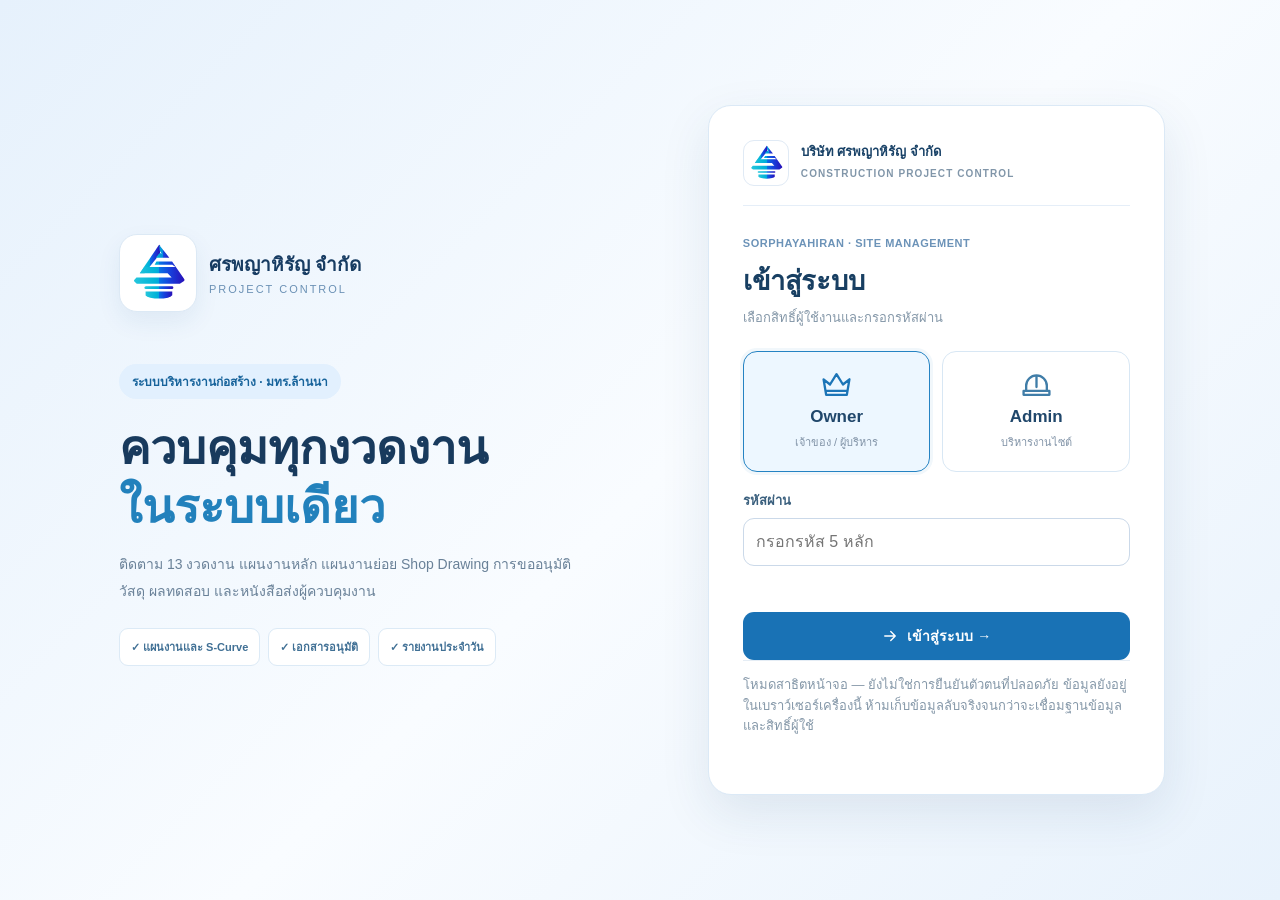
==== index.html @ 4e07e071 "Use company original image in printable letter template when available" ====
<!doctype html><html lang="th"><head><meta charset="utf-8"><meta name="viewport" content="width=device-width,initial-scale=1"><title>ศรพญาหิรัญ | Project Control</title><style>
:root{font-family:Tahoma,Arial,sans-serif;color:#183153;background:#f3f7fc}*{box-sizing:border-box}body{margin:0}header{background:white;border-bottom:3px solid #1598dd;display:flex;align-items:center;justify-content:space-between;padding:12px 22px;gap:15px;flex-wrap:wrap}header img{width:95px;max-height:85px;object-fit:contain}.brand{display:flex;align-items:center;gap:15px}.brand h2{margin:0;color:#092d73;font-size:22px}.brand small{line-height:1.7}select,input,textarea,button{font:inherit;border:1px solid #cbd9e9;border-radius:9px;padding:9px;background:white}button{cursor:pointer}button.primary{background:#087bd4;color:white;border:0}button.green{background:#159b64;color:white;border:0}nav{display:flex;gap:8px;padding:13px 20px;background:#0d3277;overflow-x:auto}nav button{background:transparent;border:0;color:white;white-space:nowrap}nav button.active{background:#1e92dc}main{max-width:1250px;margin:auto;padding:20px}h1{font-size:24px;margin:0 0 16px}.cards{display:grid;grid-template-columns:repeat(auto-fit,minmax(200px,1fr));gap:14px}.card,.panel{background:white;border:1px solid #dce7f4;border-radius:15px;padding:19px;box-shadow:0 3px 14px #1234560b}.card strong{font-size:26px;color:#087bd4}.grid{display:grid;grid-template-columns:1fr 1fr;gap:16px;margin-top:16px}.panel h3{margin-top:0;color:#0b3d85}.muted{color:#66788e}.row{display:flex;gap:12px;flex-wrap:wrap;margin:12px 0}.field{flex:1;min-width:180px}.field label{display:block;margin-bottom:6px;font-weight:bold;font-size:13px}.field input,.field select,.field textarea{width:100%}table{width:100%;border-collapse:collapse}th,td{border-bottom:1px solid #e1eaf4;padding:10px;text-align:left;font-size:14px}th{background:#eff6ff}.tag{display:inline-block;border-radius:20px;background:#e7f3ff;padding:4px 9px;font-size:12px}.hidden{display:none!important}.actions{display:flex;gap:9px;flex-wrap:wrap;margin-top:14px}textarea{min-height:72px}#linePreview{white-space:pre-wrap;background:#effbf4;border:1px solid #ccebd7;padding:14px;border-radius:10px;line-height:1.7}footer{text-align:center;padding:25px;color:#728399;font-size:12px}@media(max-width:760px){.grid{grid-template-columns:1fr}header{padding:10px}.brand h2{font-size:17px}main{padding:12px}table{display:block;overflow-x:auto}}@media print{nav,.actions,.no-print,header select{display:none!important}body{background:white}main{padding:0}.panel{box-shadow:none}}
</style><link rel="icon" href="spy-mark.svg?v=20261101b" type="image/svg+xml"><link rel="stylesheet" href="spy-ui.css"></head><body class="spy-gated"><div id="spyLogin" role="region" aria-label="เข้าสู่ระบบตัวอย่าง">
  <div class="spy-login-layout">
    <div class="spy-login-intro">
      <div class="spy-login-company"><img class="spy-company-logo" src="logo.png" onerror="this.onerror=null;this.src=&quot;spy-mark.svg?v=20261101b&quot;" alt="ตราบริษัทศรพญาหิรัญ"><div><strong>ศรพญาหิรัญ จำกัด</strong><small>PROJECT CONTROL</small></div></div>
      <span class="spy-eyebrow">ระบบบริหารงานก่อสร้าง · มทร.ล้านนา</span>
      <h1>ควบคุมทุกงวดงาน<br><em>ในระบบเดียว</em></h1>
      <p>ติดตาม 13 งวดงาน แผนงานหลัก แผนงานย่อย Shop Drawing การขออนุมัติวัสดุ ผลทดสอบ และหนังสือส่งผู้ควบคุมงาน</p>
      <div class="spy-login-tags"><span>✓ แผนงานและ S-Curve</span><span>✓ เอกสารอนุมัติ</span><span>✓ รายงานประจำวัน</span></div>
    </div>
    <div class="spy-login-card">
      <div class="spy-login-card-company"><img src="logo.png" onerror="this.onerror=null;this.src=&quot;spy-mark.svg?v=20261101b&quot;" alt="ตราศรพญาหิรัญ"><span>บริษัท ศรพญาหิรัญ จำกัด<br><small>CONSTRUCTION PROJECT CONTROL</small></span></div>
      <span class="spy-card-label">SORPHAYAHIRAN · SITE MANAGEMENT</span>
      <h2>เข้าสู่ระบบ</h2>
      <p>เลือกสิทธิ์ผู้ใช้งานและกรอกรหัสผ่าน</p>
      <form id="spyLoginForm" autocomplete="off">
        <div class="spy-role-choices">
          <label><input type="radio" name="spyLoginRole" value="owner" checked><span class="spy-choice"><span class="icon">👑</span><strong>Owner</strong><small>เจ้าของ / ผู้บริหาร</small></span></label>
          <label><input type="radio" name="spyLoginRole" value="admin"><span class="spy-choice"><span class="icon">👷</span><strong>Admin</strong><small>บริหารงานไซต์</small></span></label>
        </div>
        <label class="spy-pin-label" for="spyPin">รหัสผ่าน</label>
        <input id="spyPin" type="password" inputmode="numeric" pattern="[0-9]{5}" maxlength="5" placeholder="กรอกรหัส 5 หลัก" autocomplete="off" required>
        <div id="spyLoginError" role="alert" aria-live="polite"></div>
        <button id="spyLoginSubmit" type="submit">เข้าสู่ระบบ →</button>
      </form>
      <p class="spy-login-disclaimer">โหมดสาธิตหน้าจอ — ยังไม่ใช่การยืนยันตัวตนที่ปลอดภัย ข้อมูลยังอยู่ในเบราว์เซอร์เครื่องนี้ ห้ามเก็บข้อมูลลับจริงจนกว่าจะเชื่อมฐานข้อมูลและสิทธิ์ผู้ใช้</p>
    </div>
  </div>
</div><header><div class="brand"><img src="logo.png" onerror="this.onerror=null;this.src=&quot;spy-mark.svg?v=20261101b&quot;" alt="ตราบริษัทศรพญาหิรัญ"><div><h2>บริษัท ศรพญาหิรัญ จำกัด</h2><small>336/7 หมู่ 13 ต.บ้านแหวน อ.หางดง จ.เชียงใหม่ 50230<br>โทร. (053)352782-4 · spy.mailoffice@gmail.com<br><b>SORPHAYAHIRAN PROJECT CONTROL</b></small></div></div><div class="no-print"><span>บัญชีผู้ใช้งาน (โหมดสาธิต)</span><select id="role" disabled aria-label="สิทธิ์ผู้ใช้งาน"><option value="employee">Admin · ดูแลไซต์</option><option value="manager">Owner · ผู้บริหาร</option></select><button type="button" id="spyLogout">ออกจากระบบ</button></div></header>
<nav><div class="spy-side-brand"><img class="spy-company-logo" src="logo.png" onerror="this.onerror=null;this.src=&quot;spy-mark.svg?v=20261101b&quot;" alt="ตราบริษัทศรพญาหิรัญ"><div><strong>ศรพญาหิรัญ</strong><small>PROJECT CONTROL</small></div></div>
<button data-tab="home" class="active">🏠 ภาพรวมไซต์งาน</button>
<button data-tab="plan">🏗️ งวดงานและแผนย่อย</button>
<button data-tab="doccenter">🗃️ ทะเบียนหนังสือ</button>
<button data-tab="docs">📑 ติดตามเอกสาร</button>
<button data-tab="daily">📝 รายงานประจำวัน</button>
<button data-tab="letters">📄 สร้างหนังสือ</button>
<button data-tab="materials">📦 วัสดุและจัดซื้อ</button>
<button data-tab="finance" class="manager">💰 งบประมาณ</button>
<div class="spy-side-bottom">โครงการอาคารเรียนและปฏิบัติการเอนกประสงค์<br>มทร.ล้านนา · ดอยสะเก็ด</div></nav><main>
<section id="home"><div class="spy-home-hero"><div><span class="spy-overline">SORPHAYAHIRAN · CONSTRUCTION SITE CONTROL</span><h1>อาคารเรียนและปฏิบัติการเอนกประสงค์</h1><p>มหาวิทยาลัยเทคโนโลยีราชมงคลล้านนา · ดอยสะเก็ด เชียงใหม่<br>สัญญา งปม.1/2570 · ติดตามแผนงานและเอกสารแบบเจาะลึกได้</p></div><div class="spy-home-actions"><button onclick="showTab('plan')">🏗️ เปิดงวดงาน 1–13</button><button onclick="showTab('doccenter')">📑 จัดการเอกสาร</button></div></div>
<div class="cards"><div class="card">งวดงานตามโครงสร้างต้นแบบ<br><strong>13 งวด</strong></div><div class="card">รายงานประจำวันที่บันทึก<br><strong id="dailyCount">0</strong> รายงาน</div><div class="card">เอกสารในรายการติดตาม<br><strong id="docCount">0</strong> รายการ</div><div class="card">เอกสารอนุมัติแล้ว<br><strong id="approvedCount">0</strong> รายการ</div></div>
<div class="grid"><div class="panel"><h3>เริ่มทำงานได้ทันที</h3><p class="muted">เลือกงวดงาน เข้าถึงแผนย่อยและเอกสาร Shop Drawing หรือรายการขออนุมัติได้ในที่เดียว</p><div class="actions"><button class="primary" onclick="showTab('plan')">ดูงวดงานและแผนย่อย →</button><button onclick="showTab('daily')">+ รายงานวันนี้</button><button onclick="showTab('doccenter')">+ สร้างหนังสือ</button></div></div><div class="panel"><h3>สิ่งที่ต้องตรวจสอบก่อนส่งงวด</h3><p>📐 Shop Drawing และแบบแก้ไข</p><p>📦 เอกสารขออนุมัติวัสดุ</p><p>🧪 ผลทดสอบเหล็กและคอนกรีต</p><p>📋 หนังสือขอตรวจงานและทะเบียนนำส่ง</p></div></div>
<div class="spy-home-note">ℹ️ ระบบทดลองสำหรับโครงการศรพญาหิรัญโดยเฉพาะ ข้อมูลแผน 13 งวดและตัวเลขกำหนดส่งต้องตรวจสอบตามสัญญาจริงก่อนใช้งานราชการ</div></section>
<section id="daily" class="hidden"><h1>รายงานการปฏิบัติงานประจำวัน</h1><div class="panel"><div class="row"><div class="field"><label>วันที่</label><input id="date" type="date"></div><div class="field"><label>ผู้รายงาน</label><input id="reporter" placeholder="ชื่อ-นามสกุล"></div></div><div class="row"><div class="field"><label>สภาพอากาศเช้า</label><select id="weatherAM"><option>แจ่มใส</option><option>มีเมฆมาก</option><option>ฝนตก</option></select></div><div class="field"><label>สภาพอากาศบ่าย</label><select id="weatherPM"><option>แจ่มใส</option><option>มีเมฆมาก</option><option>ฝนตก</option></select></div></div><div class="field"><label>งานที่ดำเนินการวันนี้ (หนึ่งรายการต่อบรรทัด)</label><textarea id="work" placeholder="เจาะสำรวจดิน 2 หลุม บริเวณอาคารหลัก"></textarea></div><div class="row"><div class="field"><label>เครื่องจักรที่ใช้</label><textarea id="machines" placeholder="รถเจาะดิน 1 ชุด (เช่า)"></textarea></div><div class="field"><label>ผู้ควบคุมงาน / วิศวกร / โฟร์แมน</label><textarea id="supervisors"></textarea></div></div><div class="row"><div class="field"><label>แรงงานบริษัท ชาย</label><input id="male" type="number" min="0" value="0"></div><div class="field"><label>แรงงานบริษัท หญิง</label><input id="female" type="number" min="0" value="0"></div><div class="field"><label>แรงงานผู้รับเหมาช่วง ชาย</label><input id="subMale" type="number" min="0" value="0"></div><div class="field"><label>แรงงานผู้รับเหมาช่วง หญิง</label><input id="subFemale" type="number" min="0" value="0"></div></div><div class="field"><label>วัสดุ / อุปกรณ์ / เครื่องจักรที่ต้องการ</label><textarea id="needs"></textarea></div><div class="field"><label>ปัญหา / สาเหตุ / แนวทางแก้ไข</label><textarea id="issues"></textarea></div><div class="field"><label>แผนงานวันพรุ่งนี้</label><textarea id="tomorrow"></textarea></div><div class="field"><label>รูปถ่ายประกอบ (เลือกเพื่อดูชื่อไฟล์; เวอร์ชันทดลองยังไม่อัปโหลดรูป)</label><input type="file" id="photos" accept="image/*" multiple></div><div class="actions"><button class="primary" onclick="saveDaily()">💾 บันทึก</button><button class="green" onclick="copyLine()">📋 คัดลอกส่ง LINE</button><button onclick="window.print()">🖨️ พิมพ์ / PDF</button></div></div><div class="panel" style="margin-top:16px"><h3>ตัวอย่างข้อความส่ง LINE</h3><div id="linePreview"></div></div></section>
<section id="docs" class="hidden"><h1>ทะเบียนเอกสารโครงการ (Document Control)</h1><p class="muted">กำหนดส่งจาก TOR ยังต้องตรวจสอบกับต้นฉบับก่อนใช้จริง</p><div class="panel"><div class="actions"><button class="primary" onclick="addDoc()">+ เพิ่มรายการเอกสาร</button><button onclick="exportDocs()">⬇ ส่งออก CSV</button><button onclick="showTab('letters')">📄 สร้างหนังสือนำส่ง</button></div><div style="overflow-x:auto"><table><thead><tr><th>เอกสาร</th><th>งวด</th><th>กำหนดส่ง</th><th>สถานะ</th><th>จัดการ</th></tr></thead><tbody id="docRows"></tbody></table></div></div></section>
<section id="doccenter" class="hidden"><h1>ทะเบียนหนังสือและเอกสารโครงการ</h1><p class="muted">ทะเบียนทดลองในเครื่องนี้ เลขหนังสือยังไม่ใช่เลขกลางของบริษัทจนกว่าจะเชื่อมฐานข้อมูล</p><div class="panel"><div class="actions"><button class="primary" onclick="createTaskDocument()">+ สร้างหนังสือ</button><button onclick="exportTaskDocs()">⬇ ส่งออกทะเบียน CSV</button></div><div style="overflow-x:auto"><table><thead><tr><th>เลขเอกสาร</th><th>ประเภท</th><th>เรื่อง</th><th>งวด</th><th>สถานะ</th><th>Rev.</th><th>ไฟล์</th><th>เปิด</th></tr></thead><tbody id="allTaskDocRows"></tbody></table></div></div><div class="panel" id="docEditorPanel" style="margin-top:16px"><h3>สร้าง / แก้ไขหนังสือ</h3><p style="background:#eaf6ff;padding:12px;border-radius:10px"><b>ทำง่าย ๆ 3 ขั้นตอน:</b> ① เลือกประเภทและใส่เรื่อง → ② บันทึกแล้วดาวน์โหลด → ③ แนบไฟล์ที่ส่งจริงและเปลี่ยนสถานะ</p><p class="muted">ร่างเอกสาร → ดาวน์โหลดพิมพ์/ลงนาม → อัปโหลดไฟล์ส่งจริง → บันทึกสถานะอนุมัติ</p><div class="row"><div class="field"><label>ประเภทเอกสาร</label><select id="docType"><option>Shop Drawing</option><option>ขออนุมัติวัสดุ</option><option>ผลทดสอบเหล็กเส้น</option><option>ผลทดสอบลูกปูน</option><option>ขอตรวจงาน (IR)</option><option>หนังสือทั่วไป</option></select></div><div class="field"><label>เลขหนังสือ</label><input id="docSerial" readonly placeholder="กดสร้างเลขร่าง"></div><div class="field"><label>Rev.</label><input id="docRevision" type="number" min="0" value="0"></div></div><div class="row"><div class="field"><label>เรื่อง</label><input id="docTitle"></div><div class="field"><label>เรียน</label><input id="docRecipient" value="ประธานคณะกรรมการตรวจการจ้าง (ผ่านผู้ควบคุมงาน)"></div></div><div class="row"><div class="field"><label>ผู้รับผิดชอบ</label><input id="docOwner"></div><div class="field"><label>กำหนดส่ง</label><input id="docDue" type="date"></div><div class="field"><label>วันที่ส่งจริง</label><input id="docSubmitted" type="date"></div></div><div class="field"><label>สิ่งที่แนบมาด้วย</label><textarea id="docAttachments"></textarea></div><div class="field"><label>ข้อความหนังสือ (แก้ไขได้)</label><textarea id="docBody" style="min-height:140px"></textarea></div><div class="row"><div class="field"><label>สถานะเอกสาร</label><select id="docState"><option>ร่าง</option><option>ออกเลขแล้ว</option><option>ส่งแล้ว</option><option>รออนุมัติ</option><option>อนุมัติแล้ว</option><option>ส่งกลับแก้ไข</option></select></div><div class="field"><label>เลขรับจากผู้ควบคุมงาน</label><input id="docReceipt"></div></div><div class="field"><label>อัปโหลดฉบับส่งจริง / ฉบับอนุมัติ (PDF หรือรูป)</label><input id="docFile" type="file" accept=".pdf,image/*"></div><div class="actions"><button class="primary" onclick="saveTaskDocument()">💾 บันทึก / ออกเลขร่าง</button><button onclick="printTaskDocument()">🖨️ พิมพ์ / ดาวน์โหลด PDF</button><button onclick="downloadTaskDocWord()">⬇ ดาวน์โหลด Word (.doc)</button><button onclick="downloadTaskAttachment()">📎 ดาวน์โหลดไฟล์แนบ</button><button onclick="showTab('plan')">← กลับแผนงาน</button></div><p id="docSaveMessage" class="muted"></p></div></section><section id="letters" class="hidden"><h1>สร้างหนังสือโครงการ</h1><div class="panel"><p class="muted">สร้างหนังสือด้วยหัวกระดาษบริษัท ศรพญาหิรัญ จำกัด และสั่งพิมพ์เป็น PDF ได้ (ต้นแบบ)</p><div class="row"><div class="field"><label>เลขที่หนังสือ</label><input id="letterNo" placeholder="SPY/RMTL/RFA/003/69"></div><div class="field"><label>วันที่หนังสือ</label><input id="letterDate" type="date"></div></div><div class="row"><div class="field"><label>เรื่อง</label><input id="letterSubject" placeholder="ขออนุมัติใช้วัสดุก่อสร้าง"></div><div class="field"><label>เรียน</label><input id="letterTo" value="ประธานคณะกรรมการตรวจการจ้าง (ผ่านผู้ควบคุมงาน)"></div></div><div class="field"><label>สิ่งที่แนบมาด้วย</label><textarea id="letterAttach" placeholder="รายละเอียดวัสดุและเอกสารประกอบ จำนวน 1 ชุด"></textarea></div><div class="field"><label>รายละเอียดหนังสือ</label><textarea id="letterBody" style="min-height:160px" placeholder="บริษัทฯ มีความประสงค์..."></textarea></div><div class="actions"><button class="primary" onclick="printLetter()">🖨️ พิมพ์หนังสือ / บันทึก PDF</button><button onclick="showTab('docs')">กลับทะเบียนเอกสาร</button></div></div></section><section id="materials" class="hidden"><h1>วัสดุและจัดซื้อ</h1><div class="panel"><h3>ทะเบียนติดตามวัสดุ</h3><div class="row"><div class="field"><label>ชื่อวัสดุ</label><input id="matName"></div><div class="field"><label>จำนวน / หน่วย</label><input id="matQty"></div><div class="field"><label>สถานะ</label><select id="matStatus"><option>ขอซื้อ</option><option>รออนุมัติ</option><option>สั่งซื้อแล้ว</option><option>ได้รับแล้ว</option></select></div></div><button class="primary" onclick="addMaterial()">+ บันทึกรายการ</button><table><thead><tr><th>วัสดุ</th><th>จำนวน</th><th>สถานะ</th></tr></thead><tbody id="matRows"></tbody></table></div></section>
<section id="plan" class="hidden"><h1>แผนงานหลักและแผนงานย่อย (WBS)</h1><p class="muted">คลิกแผนงานหลักเพื่อเปิดงานย่อย ปรับแผน และติดตามผลงานจริง โดยข้อมูลตัวอย่างยังไม่ใช่แผนสัญญาที่รับรองแล้ว</p><div class="cards"><div class="card">จำนวนแผนงานหลัก<br><strong id="planCount">0</strong> หมวด</div><div class="card">ความก้าวหน้าตามแผน (ถ่วงน้ำหนัก)<br><strong id="planPlanned">0%</strong></div><div class="card">ความก้าวหน้าจริง (ถ่วงน้ำหนัก)<br><strong id="planActual">0%</strong></div><div class="card">ส่วนต่างจากแผน<br><strong id="planGap">0%</strong></div></div><div class="panel" style="margin-top:16px"><h3>งวดงานตามสัญญา → แผนหลัก → แผนย่อย</h3><p class="muted">สร้างโครงสร้าง 13 งวดสำหรับทดลองก่อน ข้อมูลวันครบกำหนดและรายการตรวจรับต้องยืนยันจากสัญญาจริง</p><div id="milestoneList" class="spy-stage-grid"></div><div id="selectedMilestoneInfo" class="spy-active-stage" aria-live="polite"></div></div><div class="panel" style="margin-top:16px"><h3>แผนงานหลักและงานย่อยของงวดที่ <span id="currentMilestoneNumber">1</span></h3><div class="actions"><button class="primary" onclick="addWorkGroup()">+ เพิ่มแผนงานหลัก</button><a href="https://awake-unit-scurve.vercel.app/" target="_blank" rel="noopener noreferrer" style="padding:10px">📈 เปิด S-Curve เดิม ↗</a></div><div id="wbsTree"></div></div><div class="panel" style="margin-top:16px"><h3>รายละเอียดงานย่อย / ปรับแผน / ติดตาม</h3><p id="workHint" class="muted">เลือกแผนงานหลักหรือแผนงานย่อยจากด้านบน</p><div class="spy-work-steps"><span>1. เลือกงวดงาน</span><span>2. เปิดงานย่อย</span><span>3. ตรวจเอกสาร / ปรับความก้าวหน้า</span></div><div id="taskDocuments" class="panel hidden" style="margin:14px 0;background:#f8fbff"><h3>📑 เอกสารที่เกี่ยวข้องกับงานย่อย</h3><p id="taskDocLabel" class="muted"></p><div class="actions"><button class="primary" onclick="createTaskDocument()">+ สร้างเอกสารจากงานนี้</button><button onclick="openDocCenter()">📂 ทะเบียนเอกสารทั้งหมด</button></div><div style="overflow-x:auto"><table><thead><tr><th>เลขหนังสือ</th><th>ประเภท</th><th>เรื่อง</th><th>สถานะ</th><th>ฉบับแก้ไข</th><th>ดำเนินการ</th></tr></thead><tbody id="taskDocRows"></tbody></table></div><div id="taskDocChecklist" class="muted"></div><div class="actions"><button onclick="quickTaskDoc('Shop Drawing')">+ Shop Drawing</button><button onclick="quickTaskDoc('ขออนุมัติวัสดุ')">+ อนุมัติวัสดุ</button><button onclick="quickTaskDoc('ผลทดสอบเหล็กเส้น')">+ ผลเทสเหล็ก</button><button onclick="quickTaskDoc('ผลทดสอบลูกปูน')">+ ผลเทสลูกปูน</button><button onclick="quickTaskDoc('ขอตรวจงาน (IR)')">+ ขอตรวจงาน</button></div></div><div id="workEditor" class="hidden"><div class="row"><div class="field"><label>ชื่องานย่อย</label><input id="taskName"></div><div class="field"><label>ผู้รับผิดชอบ</label><input id="taskOwner"></div></div><div class="row"><div class="field"><label>วันเริ่มต้น</label><input id="taskStart" type="date"></div><div class="field"><label>วันสิ้นสุด</label><input id="taskEnd" type="date"></div><div class="field"><label>น้ำหนักงาน (%) ภายในหมวด</label><input id="taskWeight" type="number" min="0" max="100" step="0.01"></div></div><div class="row"><div class="field"><label>ความก้าวหน้าตามแผน (%)</label><input id="taskPlanned" type="number" min="0" max="100"></div><div class="field"><label>ความก้าวหน้าจริง (%)</label><input id="taskActual" type="number" min="0" max="100"></div><div class="field"><label>สถานะ</label><select id="taskStatus"><option>ยังไม่เริ่ม</option><option>กำลังดำเนินการ</option><option>ติดปัญหา</option><option>เสร็จสิ้น</option></select></div></div><div class="field"><label>ปัญหา / บันทึกติดตาม</label><textarea id="taskNotes"></textarea></div><div class="actions"><button class="primary" onclick="saveWorkTask()">💾 บันทึกงานย่อย</button><button onclick="removeWorkTask()">ลบงานย่อย</button></div></div></div><p class="muted">ข้อมูลทดลองเก็บในเบราว์เซอร์นี้ ยังไม่เชื่อมฐานข้อมูลกลางหรือ S-Curve เดิมโดยอัตโนมัติ</p></section>
<section id="finance" class="hidden manager"><h1>งบประมาณและงวดเงิน (ผู้บริหาร)</h1><div class="panel"><h3>เตรียมเชื่อม BOQ และงวดการเบิกเงิน</h3><p>ข้อมูลต้นทุน ราคาสัญญา งวดเงิน และยอดรับจริงจะปรากฏเมื่อเชื่อมฐานข้อมูลกลางและกำหนดสิทธิ์ผู้บริหารอย่างปลอดภัยแล้ว</p></div></section></main><footer>ต้นแบบการใช้งาน · บริษัท ศรพญาหิรัญ จำกัด · ข้อมูลบันทึกเฉพาะเครื่อง</footer>
<script>
const project='อาคารเรียนและปฏิบัติการเอนกประสงค์ มทร.ล้านนา ดอยสะเก็ด';
const seed=[['ขอเข้าพื้นที่ก่อสร้าง','เริ่มงาน','ก่อนเริ่มงาน','รอตรวจสอบ'],['ขออนุมัติผังอาคารและผังบริเวณ','เริ่มงาน','ตามผู้ควบคุมงาน','รอตรวจสอบ'],['ขอส่งทะเบียนต้นไม้','เริ่มงาน','รอยืนยัน','รอตรวจสอบ'],['ขอใช้สำนักงานชั่วคราว','เริ่มงาน','รอยืนยัน','มีหนังสือแล้ว'],['ขออนุมัติการทดสอบดิน','เริ่มงาน','รอยืนยัน','มีหนังสือแล้ว'],['ขอส่งเรื่องป้ายโครงการ','เริ่มงาน','รอยืนยัน','รอตรวจสอบ'],['แผนงานก่อสร้าง','1','ภายใน 15 วัน (รอยืนยัน TOR)','รอตรวจสอบ'],['แผนวัสดุภายในประเทศ ≥60%','1','ภายใน 30 วัน (รอยืนยัน TOR)','รอตรวจสอบ'],['แผนเหล็กภายในประเทศ ≥90%','1','ภายใน 30 วัน (รอยืนยัน TOR)','รอตรวจสอบ'],['Shop Drawing งวด 1–2','1–2','ก่อนเริ่มงานที่เกี่ยวข้อง','รอตรวจสอบ'],['ขออนุมัติวัสดุ งวด 1–2','1–2','ก่อนนำวัสดุใช้งาน','รอตรวจสอบ']];
const read=(key,def)=>{try{return JSON.parse(localStorage.getItem('spy_'+key))??def}catch{return def}},write=(key,val)=>localStorage.setItem('spy_'+key,JSON.stringify(val));
let docs=read('docs',seed),materials=read('materials',[]),reports=read('reports',[]);
function showTab(tab){document.querySelectorAll('main section').forEach(x=>x.classList.toggle('hidden',x.id!==tab));document.querySelectorAll('nav button').forEach(x=>x.classList.toggle('active',x.dataset.tab===tab));if(tab==='finance'&&role.value!=='manager')showTab('home')}
document.querySelectorAll('nav button[data-tab]').forEach(b=>b.onclick=()=>showTab(b.dataset.tab));function updateRole(){document.querySelectorAll('.manager').forEach(x=>x.classList.toggle('hidden',role.value!=='manager'));if(role.value!=='manager'&&!document.getElementById('finance').classList.contains('hidden'))showTab('home')}role.onchange=updateRole;
const val=id=>document.getElementById(id).value;const safe=s=>String(s).replace(/[&<>"']/g,c=>({'&':'&amp;','<':'&lt;','>':'&gt;','"':'&quot;',"'":'&#39;'}[c]));
function lineText(){let total=['male','female','subMale','subFemale'].reduce((s,id)=>s+(+val(id)||0),0);return '🏗️ โครงการ: '+project+'\n👷 ผู้รายงาน: '+val('reporter')+'\n📅 วันที่: '+val('date')+'\n\n🌤️ สภาพอากาศ\nเช้า: '+val('weatherAM')+' | บ่าย: '+val('weatherPM')+'\n\n🚧 งานที่ดำเนินการวันนี้\n'+(val('work')||'-')+'\n\n🏗️ เครื่องจักร\n'+(val('machines')||'-')+'\n\n👷 ผู้ควบคุมงาน\n'+(val('supervisors')||'-')+'\nแรงงานบริษัท: ชาย '+val('male')+' หญิง '+val('female')+'\nแรงงานผู้รับเหมาช่วง: ชาย '+val('subMale')+' หญิง '+val('subFemale')+'\nรวมแรงงาน: '+total+' คน\n\n📦 วัสดุ/อุปกรณ์ที่ต้องการ\n'+(val('needs')||'-')+'\n\n⚠️ ปัญหา/แนวทางแก้ไข\n'+(val('issues')||'-')+'\n\n📌 แผนพรุ่งนี้\n'+(val('tomorrow')||'-')}
function preview(){linePreview.textContent=lineText()}document.querySelectorAll('#daily input,#daily select,#daily textarea').forEach(e=>e.addEventListener('input',preview));date.value=new Date().toLocaleDateString('en-CA');preview();
function saveDaily(){let r={date:val('date'),reporter:val('reporter'),text:lineText()};if(!r.reporter)return alert('กรุณาระบุผู้รายงาน');reports=reports.filter(x=>!(x.date===r.date&&x.reporter===r.reporter));reports.push(r);write('reports',reports);refresh();alert('บันทึกในเบราว์เซอร์นี้แล้ว')}async function copyLine(){preview();try{await navigator.clipboard.writeText(lineText());alert('คัดลอกแล้ว นำไปวางใน LINE ได้เลย')}catch{alert('ไม่สามารถคัดลอกอัตโนมัติได้ กรุณาเลือกข้อความจากตัวอย่าง')}}
function refresh(){dailyCount.textContent=reports.length;docCount.textContent=docs.length;approvedCount.textContent=docs.filter(d=>d[3]==='อนุมัติแล้ว').length;docRows.innerHTML=docs.map((d,i)=>'<tr><td>'+safe(d[0])+'</td><td>'+safe(d[1])+'</td><td>'+safe(d[2])+'</td><td><span class="tag">'+safe(d[3])+'</span></td><td><button onclick="editDoc('+i+')">แก้ไข</button></td></tr>').join('');matRows.innerHTML=materials.map(m=>'<tr><td>'+safe(m[0])+'</td><td>'+safe(m[1])+'</td><td>'+safe(m[2])+'</td></tr>').join('')}
function addDoc(){let name=prompt('ชื่อเอกสาร');if(!name)return;docs.push([name,prompt('งวดงาน','-')||'-',prompt('กำหนดส่ง','รอยืนยัน')||'รอยืนยัน','รอตรวจสอบ']);write('docs',docs);refresh()}function editDoc(i){let d=docs[i],status=prompt('สถานะ: รอตรวจสอบ / ร่าง / ส่งแล้ว / รออนุมัติ / อนุมัติแล้ว / แก้ไข',d[3]);if(status===null)return;d[3]=status;let due=prompt('กำหนดส่ง',d[2]);if(due!==null)d[2]=due;write('docs',docs);refresh()}function addMaterial(){if(!val('matName'))return alert('ระบุชื่อวัสดุ');materials.push([val('matName'),val('matQty'),val('matStatus')]);write('materials',materials);matName.value='';matQty.value='';refresh()}
function printLetter(){const required=['letterNo','letterSubject','letterBody'];if(required.some(id=>!val(id).trim()))return alert('กรุณากรอกเลขที่หนังสือ เรื่อง และรายละเอียด');const dateText=val('letterDate')?new Date(val('letterDate')+'T12:00:00').toLocaleDateString('th-TH',{day:'numeric',month:'long',year:'numeric'}):'................';const esc=safe;const w=window.open('','_blank');if(!w)return alert('โปรดอนุญาตป๊อปอัปสำหรับการพิมพ์');const para=t=>esc(t).replace(/\\n/g,'<br>');w.document.write('<!doctype html><html lang="th"><meta charset="utf-8"><title>'+esc(val('letterSubject'))+'</title><style>body{font-family:Tahoma,Arial,sans-serif;margin:22mm 24mm;color:#111;font-size:16px;line-height:1.8}header{border-bottom:1px solid #777;padding-bottom:14px;margin-bottom:25px}header h2{margin:0}p{margin:12px 0}.sign{margin:45px 0 0 55%;text-align:center}@page{size:A4;margin:15mm}button{margin:20px 0;padding:10px}@media print{button{display:none}body{margin:0}}</style><header style="display:flex;align-items:center;gap:17px"><img src="/logo.png" onerror="this.onerror=null;this.src=&quot;/spy-mark.svg?v=20261101b&quot;" alt="ตราบริษัท" style="width:90px;height:90px;object-fit:contain"><div><h2>บริษัท ศรพญาหิรัญ จำกัด</h2>เลขที่ 336/7 หมู่ 13 ตำบลบ้านแหวน อำเภอหางดง จังหวัดเชียงใหม่ 50230<br>โทรศัพท์ (053)352782-4 · spy.mailoffice@gmail.com<br>เลขประจำตัวผู้เสียภาษี 0505552002119</div></header><p>ที่ '+esc(val('letterNo'))+' <span style="float:right">'+dateText+'</span></p><p><b>เรื่อง</b> '+esc(val('letterSubject'))+'</p><p><b>เรียน</b> '+esc(val('letterTo'))+'</p><p><b>อ้างถึง</b> สัญญาจ้างเลขที่ งปม.1/2570 ลงวันที่ 6 ตุลาคม 2569</p><p><b>สิ่งที่แนบมาด้วย</b> '+para(val('letterAttach')||'-')+'</p><p style="text-indent:35px">ตามที่มหาวิทยาลัยเทคโนโลยีราชมงคลล้านนา ได้ทำสัญญาว่าจ้าง บริษัท ศรพญาหิรัญ จำกัด ดำเนินการก่อสร้างอาคารเรียนและปฏิบัติการเอนกประสงค์ ณ ตำบลป่าป้อง อำเภอดอยสะเก็ด จังหวัดเชียงใหม่ ตามสัญญาที่อ้างถึง นั้น</p><p style="text-indent:35px">'+para(val('letterBody'))+'</p><p style="text-indent:35px">จึงเรียนมาเพื่อโปรดพิจารณา</p><div class="sign">ขอแสดงความนับถือ<br><br><br>( นายพงษ์พิจักษ์ จารุศุภนันท์ )<br>บริษัท ศรพญาหิรัญ จำกัด</div><button onclick="window.print()">พิมพ์ / บันทึก PDF</button></html>');w.document.close();}
letterDate.value=new Date().toLocaleDateString('en-CA');
function exportDocs(){let csv='\ufeff'+[['เอกสาร','งวด','กำหนดส่ง','สถานะ'],...docs].map(r=>r.map(v=>'"'+String(v).replace(/"/g,'""')+'"').join(',')).join('\r\n');let a=document.createElement('a');a.href=URL.createObjectURL(new Blob([csv],{type:'text/csv;charset=utf-8'}));a.download='SPY-document-register.csv';a.click();setTimeout(()=>URL.revokeObjectURL(a.href),1000)}updateRole();refresh();

const starterWbs=[{name:'งานเตรียมการและสำรวจ',weight:10,tasks:[{name:'สำรวจพื้นที่และแนวเขต',owner:'',start:'',end:'',weight:50,planned:0,actual:0,status:'ยังไม่เริ่ม',notes:''},{name:'ทดสอบดิน',owner:'',start:'',end:'',weight:50,planned:0,actual:0,status:'ยังไม่เริ่ม',notes:''}]},{name:'งานโครงสร้าง',weight:50,tasks:[{name:'งานฐานรากและเสาเข็ม',owner:'',start:'',end:'',weight:40,planned:0,actual:0,status:'ยังไม่เริ่ม',notes:''},{name:'งานเสา คาน และพื้น',owner:'',start:'',end:'',weight:60,planned:0,actual:0,status:'ยังไม่เริ่ม',notes:''}]},{name:'งานสถาปัตยกรรม',weight:20,tasks:[]},{name:'งานระบบไฟฟ้าและสื่อสาร',weight:10,tasks:[]},{name:'งานระบบสุขาภิบาลและเครื่องกล',weight:10,tasks:[]}];
let wbs=read('wbs',starterWbs),selectedWork=null;
const percent=n=>Math.max(0,Math.min(100,Number(n)||0));
function groupProgress(g,field){let total=g.tasks.reduce((a,t)=>a+(Number(t.weight)||0),0);return total?g.tasks.reduce((a,t)=>a+percent(t[field])*(Number(t.weight)||0),0)/total:0}
function drawWbs(){let sum=wbs.reduce((a,g)=>a+(Number(g.weight)||0),0)||1;let planned=wbs.reduce((a,g)=>a+groupProgress(g,'planned')*(Number(g.weight)||0),0)/sum,actual=wbs.reduce((a,g)=>a+groupProgress(g,'actual')*(Number(g.weight)||0),0)/sum;planCount.textContent=wbs.length;planPlanned.textContent=planned.toFixed(1)+'%';planActual.textContent=actual.toFixed(1)+'%';planGap.textContent=(actual-planned).toFixed(1)+'%';wbsTree.innerHTML=wbs.map((g,i)=>'<details style="border:1px solid #dce7f4;border-radius:10px;margin:10px 0;padding:12px" '+(selectedWork?.group===i?'open':'')+'><summary style="cursor:pointer;font-weight:bold">'+safe(g.name)+' · น้ำหนัก '+safe(g.weight)+'% · แผน '+groupProgress(g,'planned').toFixed(1)+'% / จริง '+groupProgress(g,'actual').toFixed(1)+'%</summary><div style="background:#e8eef7;border-radius:10px;height:10px;margin:12px 0"><div style="background:#159b64;width:'+groupProgress(g,'actual')+'%;height:10px;border-radius:10px"></div></div><div class="actions"><button onclick="addWorkTask('+i+')">+ เพิ่มงานย่อย</button><button onclick="editWorkGroup('+i+')">แก้ไขหมวด / น้ำหนัก</button></div><table><thead><tr><th>งานย่อย</th><th>ผู้รับผิดชอบ</th><th>แผน</th><th>จริง</th><th>ส่วนต่าง</th><th>สถานะ</th></tr></thead><tbody>'+g.tasks.map((t,j)=>'<tr style="cursor:pointer" onclick="selectWorkTask('+i+','+j+')"><td><button type="button" class="spy-task-open" onclick="event.stopPropagation();selectWorkTask('+i+','+j+')">🔎 '+safe(t.name)+'</button><small class="spy-task-dates">'+(t.start?safe(thaiDate(t.start)):'ไม่ระบุวันเริ่ม')+' → '+(t.end?safe(thaiDate(t.end)):'ไม่ระบุวันจบ')+'</small></td><td>'+safe(t.owner||'-')+'</td><td>'+percent(t.planned)+'%</td><td>'+percent(t.actual)+'%</td><td>'+((percent(t.actual)-percent(t.planned)).toFixed(1))+'%</td><td>'+safe(t.status)+'</td></tr>').join('')+'</tbody></table></details>').join('')}
function addWorkGroup(){let name=prompt('ชื่อแผนงานหลัก');if(!name?.trim())return;let weight=Number(prompt('น้ำหนักงานหลัก (%)','0'));if(!Number.isFinite(weight)||weight<0)return alert('น้ำหนักไม่ถูกต้อง');wbs.push({name:name.trim(),weight,tasks:[]});write('wbs',wbs);drawWbs()}
function editWorkGroup(i){let g=wbs[i],name=prompt('ชื่อแผนงานหลัก',g.name);if(name===null||!name.trim())return;let weight=Number(prompt('น้ำหนักงานหลัก (%)',g.weight));if(!Number.isFinite(weight)||weight<0)return alert('น้ำหนักไม่ถูกต้อง');g.name=name.trim();g.weight=weight;write('wbs',wbs);drawWbs()}
function addWorkTask(i){let name=prompt('ชื่องานย่อย');if(!name?.trim())return;wbs[i].tasks.push({id:newTaskId(),name:name.trim(),owner:'',start:'',end:'',weight:0,planned:0,actual:0,status:'ยังไม่เริ่ม',notes:''});write('wbs',wbs);selectWorkTask(i,wbs[i].tasks.length-1)}
function selectWorkTask(i,j){selectedWork={group:i,task:j};let t=wbs[i].tasks[j];workHint.textContent='หมวด: '+wbs[i].name;workEditor.classList.remove('hidden');for(let [field,id] of Object.entries({name:'taskName',owner:'taskOwner',start:'taskStart',end:'taskEnd',weight:'taskWeight',planned:'taskPlanned',actual:'taskActual',status:'taskStatus',notes:'taskNotes'}))document.getElementById(id).value=t[field]??'';drawWbs()}
function saveWorkTask(){if(!selectedWork)return;let t=wbs[selectedWork.group].tasks[selectedWork.task];if(!val('taskName').trim())return alert('ระบุชื่องานย่อย');if(val('taskStart')&&val('taskEnd')&&val('taskEnd')<val('taskStart'))return alert('วันสิ้นสุดต้องไม่ก่อนวันเริ่ม');for(let [field,id] of Object.entries({name:'taskName',owner:'taskOwner',start:'taskStart',end:'taskEnd',status:'taskStatus',notes:'taskNotes'}))t[field]=val(id);for(let [field,id] of Object.entries({weight:'taskWeight',planned:'taskPlanned',actual:'taskActual'}))t[field]=percent(val(id));write('wbs',wbs);drawWbs();alert('บันทึกแผนงานย่อยแล้ว')}
function removeWorkTask(){if(!selectedWork||!confirm('ยืนยันลบงานย่อยนี้?'))return;wbs[selectedWork.group].tasks.splice(selectedWork.task,1);selectedWork=null;workEditor.classList.add('hidden');workHint.textContent='เลือกแผนงานย่อย';write('wbs',wbs);drawWbs()}
drawWbs();

const milestoneSeed=Array.from({length:13},(_,i)=>({number:i+1,title:'งวดที่ '+(i+1),due:'',description:'',groups:[]}));
let milestones=read('milestones',milestoneSeed),selectedMilestone=0;
try{const last=Number(sessionStorage.getItem('spy_active_installment'));if(Number.isInteger(last)&&last>=0&&last<13)selectedMilestone=last}catch{}
function thaiDate(value){
 if(!value)return 'ยังไม่ระบุวันครบงวด';
 const [y,m,d]=value.split('-').map(Number);
 if(!y||!m||!d)return 'วันครบงวดไม่ถูกต้อง';
 return new Date(Date.UTC(y,m-1,d)).toLocaleDateString('th-TH',{day:'numeric',month:'short',year:'numeric',timeZone:'UTC'});
}
function stageProgress(stage){
 const groups=stage.groups||[];
 const total=groups.reduce((sum,g)=>sum+(Number(g.weight)||0),0);
 return total?groups.reduce((sum,g)=>sum+groupProgress(g,'actual')*(Number(g.weight)||0),0)/total:0;
}
function renderMilestones(){
 milestoneList.innerHTML=milestones.map((m,i)=>{
  const taskCount=(m.groups||[]).reduce((sum,g)=>sum+(g.tasks||[]).length,0);
  const progress=stageProgress(m);
  const late=!!m.due&&m.due<new Date().toLocaleDateString('en-CA')&&progress<100;
  return '<button type="button" class="spy-stage-card'+(selectedMilestone===i?' selected':'')+'" aria-pressed="'+(selectedMilestone===i)+'" onclick="chooseMilestone('+i+')">'+
    '<span class="spy-stage-index">งวดที่ '+(i+1)+'</span>'+
    '<strong>'+progress.toFixed(1)+'%</strong>'+
    '<span class="spy-stage-track"><i style="width:'+progress+'%"></i></span>'+
    '<span class="spy-stage-due">'+safe(thaiDate(m.due))+'</span>'+
    '<span class="spy-stage-footer">'+taskCount+' งานย่อย '+(late?'· <b class="spy-late">เลยวันกำหนด</b>':'')+'</span></button>';
 }).join('');
 const m=milestones[selectedMilestone];
 currentMilestoneNumber.textContent=selectedMilestone+1;
 selectedMilestoneInfo.innerHTML=
   '<div class="spy-stage-detail-heading"><div><b>งวดที่ '+(selectedMilestone+1)+'</b><p>กำหนดส่งและรายการตรวจรับของงวดนี้</p></div>'+
   '<span class="spy-stage-badge">'+stageProgress(m).toFixed(1)+'% ผลงานจริง</span></div>'+
   '<div class="row"><div class="field"><label for="milestoneDue'+selectedMilestone+'">วันครบกำหนดตามสัญญา</label><input type="date" id="milestoneDue'+selectedMilestone+'" value="'+safe(m.due||'')+'"></div>'+
   '<div class="field"><label for="milestoneDesc'+selectedMilestone+'">รายการตรวจรับ / สิ่งที่ต้องส่ง</label><textarea id="milestoneDesc'+selectedMilestone+'" placeholder="ระบุรายละเอียดตามสัญญาจริง">'+safe(m.description||'')+'</textarea></div></div>'+
   '<div class="actions"><button class="primary" onclick="saveMilestone('+selectedMilestone+')">💾 บันทึกกำหนดงวดนี้</button><button onclick="scrollToTasks()">⬇ ดูแผนงานย่อย</button></div>';
}
function scrollToTasks(){document.getElementById('wbsTree').scrollIntoView({behavior:'smooth',block:'start'})}
function saveMilestone(i){
 const due=document.getElementById('milestoneDue'+i)?.value||'';
 const description=document.getElementById('milestoneDesc'+i)?.value||'';
 milestones[i].due=due;
 milestones[i].description=description;
 write('milestones',milestones);
 renderMilestones();
}
function chooseMilestone(i){
 if(i<0||i>=milestones.length)return;
 selectedMilestone=i;
 try{sessionStorage.setItem('spy_active_installment',String(i))}catch{}
 wbs=milestones[i].groups||[];
 selectedWork=null;
 workEditor.classList.add('hidden');
 workHint.textContent='งวดที่ '+(i+1)+' — เลือกงานย่อยในแผนด้านล่าง';
 drawWbs();
 renderMilestones();
 document.getElementById('selectedMilestoneInfo').scrollIntoView({behavior:'smooth',block:'center'});
}
const oldDrawWbs=drawWbs;
drawWbs=function(){if(milestones&&milestones[selectedMilestone])milestones[selectedMilestone].groups=wbs;oldDrawWbs();};
const oldWriteWbs=write;
write=function(key,val){if(key==='wbs'){milestones[selectedMilestone].groups=val;localStorage.setItem('spy_milestones',JSON.stringify(milestones));}else oldWriteWbs(key,val)};
function newTaskId(){return (globalThis.crypto&&typeof crypto.randomUUID==='function')?crypto.randomUUID():'task-'+Date.now()+'-'+Math.random().toString(36).slice(2)}
if(!milestones.some(m=>m.groups.length)&&wbs.length){milestones[0].groups=wbs;oldWriteWbs('milestones',milestones)}
let idsUpdated=false;
for(const stage of milestones){for(const group of stage.groups||[]){for(const task of group.tasks||[]){if(!task.id){task.id=newTaskId();idsUpdated=true}}}}
if(idsUpdated)oldWriteWbs('milestones',milestones);
wbs=milestones[selectedMilestone].groups;drawWbs();renderMilestones();
</script><script src="document-workflow.js"></script><script src="spy-login.js"></script><script src="spy-icons.js"></script></body></html>
---- spy-ui.css ----
/* SORPHAYAHIRAN project control — dedicated site UI. No effect on Awake Unit. */
:root{--spy-navy:#143453;--spy-blue:#207bb7;--spy-bg:#f3f7fc;--spy-line:#dfebf5;--spy-muted:#71849a}
body{background:var(--spy-bg);color:#1e3955;min-height:100vh}
body.spy-gated>header,body.spy-gated>nav,body.spy-gated>main,body.spy-gated>footer{display:none!important}
body:not(.spy-gated) #spyLogin{display:none}
body>header{margin-left:238px;min-height:90px;border:0;border-bottom:1px solid var(--spy-line);padding:14px 28px;background:#fff;position:sticky;top:0;z-index:9;box-shadow:0 2px 9px #1b4c7c09}
body>header .brand img{max-width:57px;width:57px;height:57px;background:white;border-radius:10px;object-fit:contain}
body>header .brand h2{font-size:19px;color:#163b61;margin-bottom:4px}
body>header .brand small{font-size:11px;color:#8496a9}
body>header .brand small b{color:#5484ac}
body>header .no-print{display:flex;align-items:center;gap:12px;color:#6c8298;font-size:12px}
#role{padding:9px 11px;border-radius:20px;border:1px solid #d8e7f4;background:#f1f7fc;color:#255579;font-weight:700}
#spyLogout{background:#fff;color:#3c678b;border:1px solid #d7e5f1;border-radius:10px;padding:10px 13px}
body>nav{position:fixed;z-index:15;left:0;top:0;bottom:0;overflow:auto;width:238px;padding:22px 13px;background:linear-gradient(180deg,#143657 0%,#102b45 100%);border:0;display:flex;flex-direction:column;align-items:stretch;gap:4px}
body>nav .spy-side-brand{display:flex;align-items:center;gap:11px;border-bottom:1px solid #ffffff20;padding:1px 7px 22px;margin-bottom:15px;color:#fff}
.spy-side-brand-mark{width:44px;height:44px;background:#fff;border-radius:12px;display:grid;place-items:center;color:#1769a4;font-size:17px;font-weight:900;letter-spacing:-1px}
.spy-side-brand strong{font-size:14px;display:block}.spy-side-brand small{font-size:9px;letter-spacing:1.4px;color:#b7d4eb;display:block}
body>nav button{flex:none;display:flex;align-items:center;width:100%;text-align:left;gap:10px;min-height:43px;padding:11px 12px;color:#e0ecf8;border:0;border-radius:11px;font-size:13px;font-weight:700;background:transparent;white-space:normal;transition:background .15s}
body>nav button:hover{background:#ffffff16}
body>nav button.active{background:#eaf5ff;color:#16456e}
body>nav .spy-side-bottom{margin-top:auto;border-top:1px solid #ffffff22;padding:14px 6px 5px;color:#c9dae9;font-size:11px;line-height:1.6}
body>main{margin-left:238px;max-width: none;width:calc(100% - 238px);padding:26px 27px 34px}
body>main h1{color:#17395e;font-size:23px;letter-spacing:-.2px}
body>main section>p.muted{line-height:1.7;font-size:13px}
body>footer{margin-left:238px;padding:20px;color:#96a7b8}
body>main .cards{grid-template-columns:repeat(auto-fit,minmax(195px,1fr));gap:13px}
body>main .card,body>main .panel{border:1px solid var(--spy-line);background:#fff;border-radius:15px;box-shadow:0 4px 17px #14345307}
body>main .card{min-height:111px;padding:18px;font-size:13px;color:#687e95}
body>main .card strong{display:block;margin-top:13px;font-size:clamp(18px,2vw,27px);color:#1b507a}
body>main .panel{padding:21px}
body>main .panel h3{color:#204f7c;font-size:17px}
body>main .panel table{min-width:620px}
body>main button{transition:background .15s,border-color .15s}
body>main button.primary{background:#1970b1;color:#fff}
body>main button.primary:hover{background:#135d96}
body>main input:focus,body>main select:focus,body>main textarea:focus{outline:2px solid #83bdf0;outline-offset:1px}
.spy-home-hero{display:flex;align-items:center;justify-content:space-between;gap:20px;padding:25px 27px;margin:0 0 18px;border-radius:18px;background:linear-gradient(115deg,#183d63,#267cad);color:white}
.spy-home-hero h1{color:white!important;margin:7px 0 7px;font-size:clamp(22px,3vw,29px)}
.spy-home-hero p{color:#e0eff9;line-height:1.7;margin:0;font-size:13px}
.spy-home-hero .spy-overline{color:#b6e2ff;font-size:11px;font-weight:800;letter-spacing:1.5px}
.spy-home-actions{display:flex;gap:9px;flex-wrap:wrap;justify-content:flex-end}
.spy-home-actions button{background:white;border:1px solid #ffffffb5;color:#1a5c91;border-radius:10px;padding:12px 14px;font-weight:800;cursor:pointer;min-height:46px}
.spy-home-actions button:last-child{background:#ffffff20;color:white}
.spy-home-note{margin-top:15px;background:#f3f9ff;border:1px solid #d8eaf9;padding:13px 15px;border-radius:11px;color:#456c8d;font-size:12px}
.spy-stage-chip{background:#edf6ff;color:#2677ad;padding:5px 9px;border-radius:20px;font-size:11px}
#milestoneList details{box-shadow:none!important}
#milestoneList summary{padding:3px 0}
body>main .panel:has(>#taskDocuments){background:#fff}
body>main #taskDocuments{box-shadow:none;background:#f5faff!important;border-color:#d7e8f7}
body>main #taskDocuments .actions button{font-size:13px}
body>main .grid{grid-template-columns:repeat(2,minmax(0,1fr))}
body>main section:not(#home)>.cards{margin-bottom:16px}
body>main .row .field{min-width:170px}
body>main table th{background:#edf5fc;color:#416887}
body>main table td{color:#314b67}
body>main .tag{background:#e6f4ff;color:#246795}
#spyLogin{min-height:100vh;display:flex;align-items:center;justify-content:center;padding:28px;background:linear-gradient(135deg,#e6f1fc,#f9fcff 52%,#e8f2fc)}
.spy-login-layout{width:min(1050px,100%);display:grid;grid-template-columns:minmax(0,1fr) minmax(345px,.85fr);gap:55px;align-items:center}
.spy-login-intro{padding:24px 4px}
.spy-login-company{display:flex;align-items:center;gap:12px;margin-bottom:52px}
.spy-login-company .spy-side-brand-mark{width:66px;height:66px;border:1px solid #dce9f7;font-size:23px}
.spy-login-company strong{color:#173c62;font-size:19px;display:block}
.spy-login-company small{font-size:11px;letter-spacing:2px;color:#6b91b5}
.spy-login-intro .spy-eyebrow{display:inline-block;font-size:12px;color:#17639b;background:#e2f0fe;padding:8px 13px;border-radius:25px;font-weight:700}
.spy-login-intro h1{font-size:clamp(30px,3.8vw,47px);color:#183a5d;line-height:1.27;margin:19px 0 12px}
.spy-login-intro h1 em{font-style:normal;color:#2281bc}
.spy-login-intro>p{max-width:455px;color:#698198;font-size:14px;line-height:1.9}
.spy-login-tags{display:flex;gap:8px;flex-wrap:wrap;margin-top:24px}
.spy-login-tags span{background:white;border:1px solid #dceaf6;border-radius:9px;color:#407095;padding:9px 11px;font-size:11px;font-weight:700}
.spy-login-card{background:white;border:1px solid #dbe9f6;box-shadow:0 18px 50px #1c47701a;padding:34px;border-radius:23px;min-width:0}
.spy-login-card .spy-card-label{font-size:11px;color:#6c93b8;letter-spacing:.5px;font-weight:800}
.spy-login-card h2{margin:8px 0 5px;color:#183f62;font-size:27px}
.spy-login-card>p{color:#8497a8;font-size:13px;margin:0 0 23px}
.spy-role-choices{display:grid;grid-template-columns:repeat(2,minmax(0,1fr));gap:12px;margin:17px 0 18px}
.spy-role-choices label{cursor:pointer;min-width:0}
.spy-role-choices input{position:absolute;opacity:0;pointer-events:none}
.spy-role-choices .spy-choice{display:flex;flex-direction:column;align-items:center;gap:6px;border:1.5px solid #d8e7f4;padding:16px 8px 14px;border-radius:14px;color:#20476b;text-align:center;transition:.15s;min-height:121px}
.spy-role-choices .spy-choice .icon{font-size:27px}
.spy-role-choices .spy-choice strong{font-size:17px}
.spy-role-choices .spy-choice small{font-size:11px;color:#8193a7}
.spy-role-choices input:checked+.spy-choice{background:#edf7ff;border-color:#2583c3;box-shadow:0 0 0 3px #2583c310}
.spy-role-choices input:focus-visible+.spy-choice{outline:3px solid #68b1e5;outline-offset:3px}
.spy-login-card .spy-pin-label{display:block;font-size:13px;font-weight:800;color:#3b607e;margin-bottom:7px}
.spy-login-card #spyPin{width:100%;height:48px;border-radius:11px;padding:12px;font-size:16px}
.spy-login-card #spyLoginSubmit{width:100%;margin-top:15px;height:48px;border:0;border-radius:11px;background:#1972b5;color:white;font-weight:800;cursor:pointer}
.spy-login-card #spyLoginSubmit:hover{background:#125c96}
#spyLoginError{min-height:20px;color:#b53948;margin:11px 0 0;font-size:12px}
.spy-login-disclaimer{border-top:1px solid #e5edf5;padding-top:14px;color:#8b9fb0;line-height:1.6;font-size:11px}
@media(max-width:950px){.spy-login-layout{gap:26px}.spy-login-intro h1{font-size:32px}.spy-login-company{margin-bottom:28px}.spy-home-hero{align-items:flex-start;flex-direction:column}.spy-home-actions{justify-content:flex-start}}
@media(max-width:760px){body>nav{position:relative;width:100%;height:auto;top:auto;bottom:auto;padding:9px;flex-direction:row;gap:6px;overflow-x:auto;white-space:nowrap}body>nav .spy-side-brand,body>nav .spy-side-bottom{display:none}body>nav button{white-space:nowrap;min-width:max-content;width:auto;padding:10px}body>header{margin-left:0;padding:12px 13px;min-height:72px;position:relative}body>header .brand h2{font-size:16px}body>header .brand img{width:40px;height:40px}body>header .brand small{font-size:9px}body>header .no-print{width:100%;justify-content:flex-end}body>main{margin-left:0;width:100%;padding:14px}body>footer{margin-left:0}body>main .grid{grid-template-columns:1fr}body>main .panel{padding:15px}body>main .cards{grid-template-columns:repeat(2,minmax(0,1fr));gap:10px}body>main .card{min-height:100px;padding:13px}body>main .card strong{font-size:20px}body>main .row .field{min-width:100%}.spy-home-hero{padding:20px}.spy-home-actions{width:100%}.spy-home-actions button{flex:1}.spy-login-layout{grid-template-columns:1fr;gap:14px}.spy-login-intro{padding:4px}.spy-login-company{margin-bottom:14px}.spy-login-intro h1{font-size:29px;margin:9px 0}.spy-login-intro>p{font-size:12px;margin:0}.spy-login-tags{margin-top:10px}.spy-login-card{padding:22px 18px}.spy-login-card h2{font-size:23px}#spyLogin{padding:16px 14px}}
@media(max-width:390px){body>main .cards{grid-template-columns:1fr}.spy-role-choices{gap:8px}}
@media print{#spyLogin,body>nav,#spyLogout,.spy-home-actions{display:none!important}body>header,body>main,body>footer{margin-left:0!important;width:100%!important}body>main{padding:0!important}.spy-home-hero{background:white;color:#000}}

/* Installment drill-down: compact list → one active installment → nested task tree */
.spy-stage-grid{display:grid;grid-template-columns:repeat(auto-fit,minmax(168px,1fr));gap:11px;margin:16px 0}
body>main .spy-stage-card{display:flex;flex-direction:column;align-items:stretch;text-align:left;gap:8px;background:#fff;border:1.5px solid #dce7f2;border-radius:13px;padding:14px;min-height:147px;cursor:pointer}
body>main .spy-stage-card:hover{border-color:#75b1dc;background:#f8fcff}
body>main .spy-stage-card.selected{border-color:#2484c1;background:#edf7ff;box-shadow:0 0 0 3px #2484c112}
.spy-stage-index{color:#3b6689;font-size:13px;font-weight:800}
.spy-stage-card strong{font-size:25px;color:#1b517d;font-weight:900}
.spy-stage-track{width:100%;height:7px;background:#e5edf6;border-radius:100px;overflow:hidden}
.spy-stage-track i{display:block;height:100%;background:#288ac5;border-radius:100px}
.spy-stage-due{color:#607b91;font-size:11px;line-height:1.4}
.spy-stage-footer{color:#6f8ca4;font-size:11px;line-height:1.5}
.spy-stage-footer .spy-late{font-weight:800;color:#bd3b49}
.spy-active-stage{margin-top:17px;background:#f4faff;border:1px solid #cfe5f5;border-radius:14px;padding:18px}
.spy-stage-detail-heading{display:flex;justify-content:space-between;align-items:center;gap:12px;flex-wrap:wrap}
.spy-stage-detail-heading b{font-size:19px;color:#173d5f}
.spy-stage-detail-heading p{margin:5px 0 0;font-size:12px;color:#7a91a8}
.spy-stage-badge{font-size:12px;font-weight:800;border-radius:16px;background:#e0f1fd;color:#176b9e;padding:7px 11px}
.spy-active-stage .field textarea{min-height:55px}
@media(max-width:760px){.spy-stage-grid{grid-template-columns:repeat(2,minmax(0,1fr));gap:8px}body>main .spy-stage-card{min-height:137px;padding:12px}.spy-active-stage{padding:12px}}

/* Task date + quick-open affordances */
body>main .spy-task-open{border:0;background:transparent;color:#176a9e;font-size:13px;font-weight:800;text-align:left;padding:4px 0;cursor:pointer;white-space:normal}
body>main .spy-task-open:hover{text-decoration:underline}
body>main .spy-task-dates{display:block;font-size:11px;line-height:1.6;color:#748aa0;margin-top:3px}
.spy-work-steps{display:flex;gap:9px;flex-wrap:wrap;margin:10px 0 17px}
.spy-work-steps span{background:#e9f4fd;border:1px solid #d2e7f8;color:#376e97;font-size:11px;padding:7px 10px;border-radius:20px}

/* Company emblem + icon system inspired by the supplied letterhead */
.spy-company-logo{width:56px;height:56px;object-fit:contain;flex:none;display:block;background:#fff;border:1px solid #dce9f5;border-radius:14px;padding:5px}
body>nav .spy-company-logo{width:52px;height:52px;padding:4px;border-color:#ffffff24;box-shadow:0 5px 16px #00142b26}
.spy-login-company .spy-company-logo{width:78px;height:78px;border-radius:18px;padding:7px;box-shadow:0 10px 24px #194e8213}
.spy-login-card-company{display:flex;gap:12px;align-items:center;margin-bottom:27px;padding-bottom:19px;border-bottom:1px solid #e5eef8;color:#194267;font-size:13px;font-weight:800;line-height:1.6}
.spy-login-card-company img{width:46px;height:46px;object-fit:contain;border:1px solid #e0eaf5;padding:3px;border-radius:11px;flex:none}
.spy-login-card-company small{font-size:10px;letter-spacing:1.1px;color:#8196a9;font-weight:600}
.spy-icon{height:19px;width:19px;display:inline-block;flex:none;vertical-align:middle}
body>nav button .spy-icon{height:19px;width:19px;color:currentColor;opacity:.95}
body>nav button[data-spy-iconified] {display:flex;align-items:center;gap:12px;line-height:1.5}
body>nav button[data-spy-iconified] span{min-width:0}
body>nav button.active .spy-icon{stroke-width:2.1}
body>nav button:hover .spy-icon{transform:translateY(-1px)}
.spy-icon-button{display:inline-flex!important;align-items:center;justify-content:center;gap:8px;min-height:42px}
.spy-icon-button .spy-icon{width:18px;height:18px}
.spy-role-choices .spy-choice .icon{display:flex;align-items:center;justify-content:center;color:#407da8;height:33px}
.spy-role-choices input:checked+.spy-choice .icon{color:#1c75b7}
.spy-role-choices .spy-choice .icon .spy-icon{width:31px;height:31px;stroke-width:1.8}
.spy-login-card #spyLoginSubmit.spy-icon-button{font-size:14px;display:flex!important}
body>main #taskDocuments .spy-icon-button{justify-content:flex-start}
body>main #taskDocuments .spy-icon-button .spy-icon{color:#2877a7}
@media(max-width:760px){
 body>nav .spy-company-logo{width:43px;height:43px}
 .spy-login-company .spy-company-logo{width:58px;height:58px}
 .spy-login-card-company{margin-bottom:21px}
}
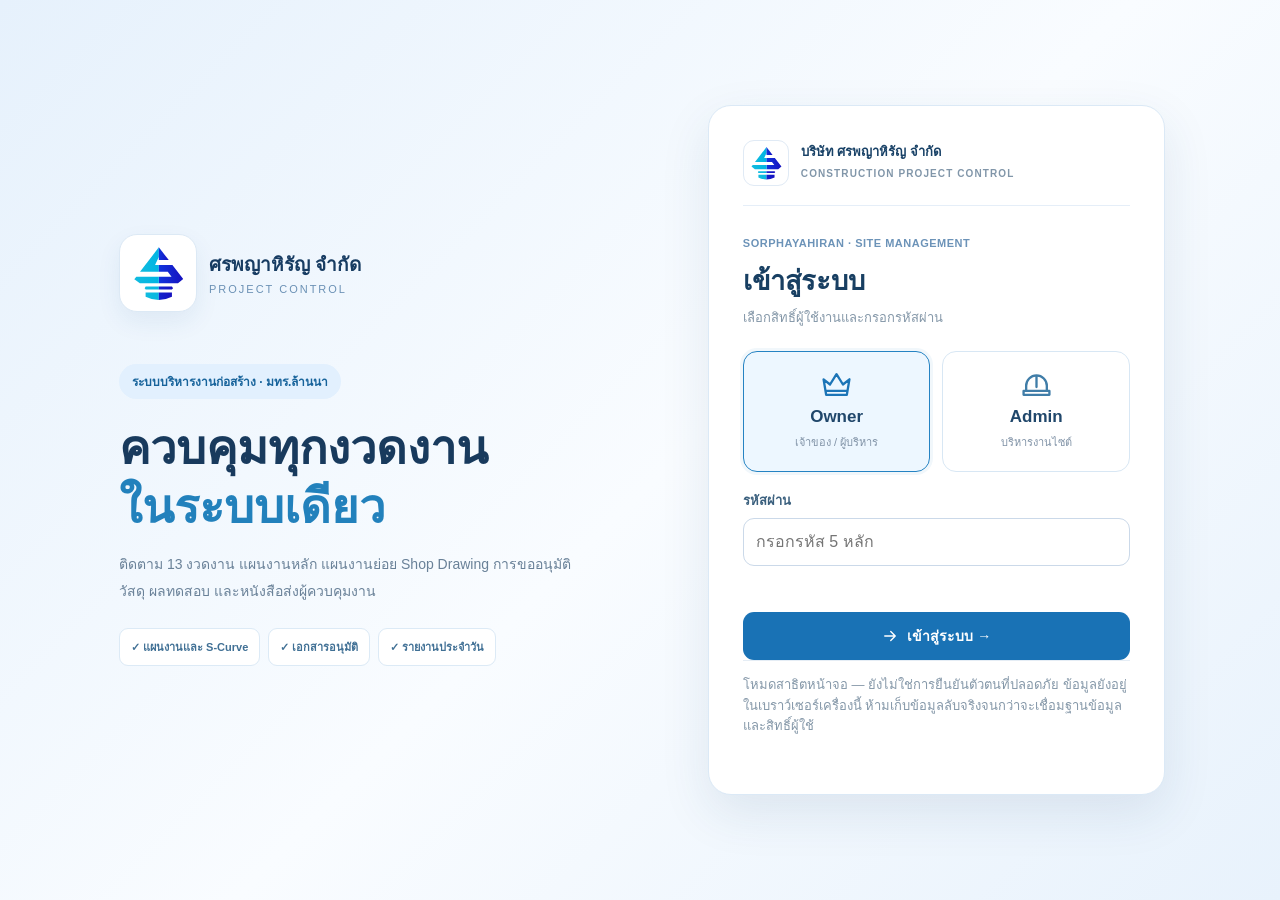
==== commit 79a6fc59: "Reload updated sharp company logo in sign-in, sidebar, document header and favicon" ====
--- a/index.html
+++ b/index.html
@@ -1,16 +1,16 @@
 <!doctype html><html lang="th"><head><meta charset="utf-8"><meta name="viewport" content="width=device-width,initial-scale=1"><title>ศรพญาหิรัญ | Project Control</title><style>
 :root{font-family:Tahoma,Arial,sans-serif;color:#183153;background:#f3f7fc}*{box-sizing:border-box}body{margin:0}header{background:white;border-bottom:3px solid #1598dd;display:flex;align-items:center;justify-content:space-between;padding:12px 22px;gap:15px;flex-wrap:wrap}header img{width:95px;max-height:85px;object-fit:contain}.brand{display:flex;align-items:center;gap:15px}.brand h2{margin:0;color:#092d73;font-size:22px}.brand small{line-height:1.7}select,input,textarea,button{font:inherit;border:1px solid #cbd9e9;border-radius:9px;padding:9px;background:white}button{cursor:pointer}button.primary{background:#087bd4;color:white;border:0}button.green{background:#159b64;color:white;border:0}nav{display:flex;gap:8px;padding:13px 20px;background:#0d3277;overflow-x:auto}nav button{background:transparent;border:0;color:white;white-space:nowrap}nav button.active{background:#1e92dc}main{max-width:1250px;margin:auto;padding:20px}h1{font-size:24px;margin:0 0 16px}.cards{display:grid;grid-template-columns:repeat(auto-fit,minmax(200px,1fr));gap:14px}.card,.panel{background:white;border:1px solid #dce7f4;border-radius:15px;padding:19px;box-shadow:0 3px 14px #1234560b}.card strong{font-size:26px;color:#087bd4}.grid{display:grid;grid-template-columns:1fr 1fr;gap:16px;margin-top:16px}.panel h3{margin-top:0;color:#0b3d85}.muted{color:#66788e}.row{display:flex;gap:12px;flex-wrap:wrap;margin:12px 0}.field{flex:1;min-width:180px}.field label{display:block;margin-bottom:6px;font-weight:bold;font-size:13px}.field input,.field select,.field textarea{width:100%}table{width:100%;border-collapse:collapse}th,td{border-bottom:1px solid #e1eaf4;padding:10px;text-align:left;font-size:14px}th{background:#eff6ff}.tag{display:inline-block;border-radius:20px;background:#e7f3ff;padding:4px 9px;font-size:12px}.hidden{display:none!important}.actions{display:flex;gap:9px;flex-wrap:wrap;margin-top:14px}textarea{min-height:72px}#linePreview{white-space:pre-wrap;background:#effbf4;border:1px solid #ccebd7;padding:14px;border-radius:10px;line-height:1.7}footer{text-align:center;padding:25px;color:#728399;font-size:12px}@media(max-width:760px){.grid{grid-template-columns:1fr}header{padding:10px}.brand h2{font-size:17px}main{padding:12px}table{display:block;overflow-x:auto}}@media print{nav,.actions,.no-print,header select{display:none!important}body{background:white}main{padding:0}.panel{box-shadow:none}}
-</style><link rel="icon" href="spy-mark.svg?v=20261101b" type="image/svg+xml"><link rel="stylesheet" href="spy-ui.css"></head><body class="spy-gated"><div id="spyLogin" role="region" aria-label="เข้าสู่ระบบตัวอย่าง">
+</style><link rel="icon" href="spy-mark.svg?v=20261101sharp" type="image/svg+xml"><link rel="stylesheet" href="spy-ui.css"></head><body class="spy-gated"><div id="spyLogin" role="region" aria-label="เข้าสู่ระบบตัวอย่าง">
   <div class="spy-login-layout">
     <div class="spy-login-intro">
-      <div class="spy-login-company"><img class="spy-company-logo" src="logo.png" onerror="this.onerror=null;this.src=&quot;spy-mark.svg?v=20261101b&quot;" alt="ตราบริษัทศรพญาหิรัญ"><div><strong>ศรพญาหิรัญ จำกัด</strong><small>PROJECT CONTROL</small></div></div>
+      <div class="spy-login-company"><img class="spy-company-logo" src="logo.png" onerror="this.onerror=null;this.src=&quot;spy-mark.svg?v=20261101sharp&quot;" alt="ตราบริษัทศรพญาหิรัญ"><div><strong>ศรพญาหิรัญ จำกัด</strong><small>PROJECT CONTROL</small></div></div>
       <span class="spy-eyebrow">ระบบบริหารงานก่อสร้าง · มทร.ล้านนา</span>
       <h1>ควบคุมทุกงวดงาน<br><em>ในระบบเดียว</em></h1>
       <p>ติดตาม 13 งวดงาน แผนงานหลัก แผนงานย่อย Shop Drawing การขออนุมัติวัสดุ ผลทดสอบ และหนังสือส่งผู้ควบคุมงาน</p>
       <div class="spy-login-tags"><span>✓ แผนงานและ S-Curve</span><span>✓ เอกสารอนุมัติ</span><span>✓ รายงานประจำวัน</span></div>
     </div>
     <div class="spy-login-card">
-      <div class="spy-login-card-company"><img src="logo.png" onerror="this.onerror=null;this.src=&quot;spy-mark.svg?v=20261101b&quot;" alt="ตราศรพญาหิรัญ"><span>บริษัท ศรพญาหิรัญ จำกัด<br><small>CONSTRUCTION PROJECT CONTROL</small></span></div>
+      <div class="spy-login-card-company"><img src="logo.png" onerror="this.onerror=null;this.src=&quot;spy-mark.svg?v=20261101sharp&quot;" alt="ตราศรพญาหิรัญ"><span>บริษัท ศรพญาหิรัญ จำกัด<br><small>CONSTRUCTION PROJECT CONTROL</small></span></div>
       <span class="spy-card-label">SORPHAYAHIRAN · SITE MANAGEMENT</span>
       <h2>เข้าสู่ระบบ</h2>
       <p>เลือกสิทธิ์ผู้ใช้งานและกรอกรหัสผ่าน</p>
@@ -27,8 +27,8 @@
       <p class="spy-login-disclaimer">โหมดสาธิตหน้าจอ — ยังไม่ใช่การยืนยันตัวตนที่ปลอดภัย ข้อมูลยังอยู่ในเบราว์เซอร์เครื่องนี้ ห้ามเก็บข้อมูลลับจริงจนกว่าจะเชื่อมฐานข้อมูลและสิทธิ์ผู้ใช้</p>
     </div>
   </div>
-</div><header><div class="brand"><img src="logo.png" onerror="this.onerror=null;this.src=&quot;spy-mark.svg?v=20261101b&quot;" alt="ตราบริษัทศรพญาหิรัญ"><div><h2>บริษัท ศรพญาหิรัญ จำกัด</h2><small>336/7 หมู่ 13 ต.บ้านแหวน อ.หางดง จ.เชียงใหม่ 50230<br>โทร. (053)352782-4 · spy.mailoffice@gmail.com<br><b>SORPHAYAHIRAN PROJECT CONTROL</b></small></div></div><div class="no-print"><span>บัญชีผู้ใช้งาน (โหมดสาธิต)</span><select id="role" disabled aria-label="สิทธิ์ผู้ใช้งาน"><option value="employee">Admin · ดูแลไซต์</option><option value="manager">Owner · ผู้บริหาร</option></select><button type="button" id="spyLogout">ออกจากระบบ</button></div></header>
-<nav><div class="spy-side-brand"><img class="spy-company-logo" src="logo.png" onerror="this.onerror=null;this.src=&quot;spy-mark.svg?v=20261101b&quot;" alt="ตราบริษัทศรพญาหิรัญ"><div><strong>ศรพญาหิรัญ</strong><small>PROJECT CONTROL</small></div></div>
+</div><header><div class="brand"><img src="logo.png" onerror="this.onerror=null;this.src=&quot;spy-mark.svg?v=20261101sharp&quot;" alt="ตราบริษัทศรพญาหิรัญ"><div><h2>บริษัท ศรพญาหิรัญ จำกัด</h2><small>336/7 หมู่ 13 ต.บ้านแหวน อ.หางดง จ.เชียงใหม่ 50230<br>โทร. (053)352782-4 · spy.mailoffice@gmail.com<br><b>SORPHAYAHIRAN PROJECT CONTROL</b></small></div></div><div class="no-print"><span>บัญชีผู้ใช้งาน (โหมดสาธิต)</span><select id="role" disabled aria-label="สิทธิ์ผู้ใช้งาน"><option value="employee">Admin · ดูแลไซต์</option><option value="manager">Owner · ผู้บริหาร</option></select><button type="button" id="spyLogout">ออกจากระบบ</button></div></header>
+<nav><div class="spy-side-brand"><img class="spy-company-logo" src="logo.png" onerror="this.onerror=null;this.src=&quot;spy-mark.svg?v=20261101sharp&quot;" alt="ตราบริษัทศรพญาหิรัญ"><div><strong>ศรพญาหิรัญ</strong><small>PROJECT CONTROL</small></div></div>
 <button data-tab="home" class="active">🏠 ภาพรวมไซต์งาน</button>
 <button data-tab="plan">🏗️ งวดงานและแผนย่อย</button>
 <button data-tab="doccenter">🗃️ ทะเบียนหนังสือ</button>
@@ -60,7 +60,7 @@
 function saveDaily(){let r={date:val('date'),reporter:val('reporter'),text:lineText()};if(!r.reporter)return alert('กรุณาระบุผู้รายงาน');reports=reports.filter(x=>!(x.date===r.date&&x.reporter===r.reporter));reports.push(r);write('reports',reports);refresh();alert('บันทึกในเบราว์เซอร์นี้แล้ว')}async function copyLine(){preview();try{await navigator.clipboard.writeText(lineText());alert('คัดลอกแล้ว นำไปวางใน LINE ได้เลย')}catch{alert('ไม่สามารถคัดลอกอัตโนมัติได้ กรุณาเลือกข้อความจากตัวอย่าง')}}
 function refresh(){dailyCount.textContent=reports.length;docCount.textContent=docs.length;approvedCount.textContent=docs.filter(d=>d[3]==='อนุมัติแล้ว').length;docRows.innerHTML=docs.map((d,i)=>'<tr><td>'+safe(d[0])+'</td><td>'+safe(d[1])+'</td><td>'+safe(d[2])+'</td><td><span class="tag">'+safe(d[3])+'</span></td><td><button onclick="editDoc('+i+')">แก้ไข</button></td></tr>').join('');matRows.innerHTML=materials.map(m=>'<tr><td>'+safe(m[0])+'</td><td>'+safe(m[1])+'</td><td>'+safe(m[2])+'</td></tr>').join('')}
 function addDoc(){let name=prompt('ชื่อเอกสาร');if(!name)return;docs.push([name,prompt('งวดงาน','-')||'-',prompt('กำหนดส่ง','รอยืนยัน')||'รอยืนยัน','รอตรวจสอบ']);write('docs',docs);refresh()}function editDoc(i){let d=docs[i],status=prompt('สถานะ: รอตรวจสอบ / ร่าง / ส่งแล้ว / รออนุมัติ / อนุมัติแล้ว / แก้ไข',d[3]);if(status===null)return;d[3]=status;let due=prompt('กำหนดส่ง',d[2]);if(due!==null)d[2]=due;write('docs',docs);refresh()}function addMaterial(){if(!val('matName'))return alert('ระบุชื่อวัสดุ');materials.push([val('matName'),val('matQty'),val('matStatus')]);write('materials',materials);matName.value='';matQty.value='';refresh()}
-function printLetter(){const required=['letterNo','letterSubject','letterBody'];if(required.some(id=>!val(id).trim()))return alert('กรุณากรอกเลขที่หนังสือ เรื่อง และรายละเอียด');const dateText=val('letterDate')?new Date(val('letterDate')+'T12:00:00').toLocaleDateString('th-TH',{day:'numeric',month:'long',year:'numeric'}):'................';const esc=safe;const w=window.open('','_blank');if(!w)return alert('โปรดอนุญาตป๊อปอัปสำหรับการพิมพ์');const para=t=>esc(t).replace(/\\n/g,'<br>');w.document.write('<!doctype html><html lang="th"><meta charset="utf-8"><title>'+esc(val('letterSubject'))+'</title><style>body{font-family:Tahoma,Arial,sans-serif;margin:22mm 24mm;color:#111;font-size:16px;line-height:1.8}header{border-bottom:1px solid #777;padding-bottom:14px;margin-bottom:25px}header h2{margin:0}p{margin:12px 0}.sign{margin:45px 0 0 55%;text-align:center}@page{size:A4;margin:15mm}button{margin:20px 0;padding:10px}@media print{button{display:none}body{margin:0}}</style><header style="display:flex;align-items:center;gap:17px"><img src="/logo.png" onerror="this.onerror=null;this.src=&quot;/spy-mark.svg?v=20261101b&quot;" alt="ตราบริษัท" style="width:90px;height:90px;object-fit:contain"><div><h2>บริษัท ศรพญาหิรัญ จำกัด</h2>เลขที่ 336/7 หมู่ 13 ตำบลบ้านแหวน อำเภอหางดง จังหวัดเชียงใหม่ 50230<br>โทรศัพท์ (053)352782-4 · spy.mailoffice@gmail.com<br>เลขประจำตัวผู้เสียภาษี 0505552002119</div></header><p>ที่ '+esc(val('letterNo'))+' <span style="float:right">'+dateText+'</span></p><p><b>เรื่อง</b> '+esc(val('letterSubject'))+'</p><p><b>เรียน</b> '+esc(val('letterTo'))+'</p><p><b>อ้างถึง</b> สัญญาจ้างเลขที่ งปม.1/2570 ลงวันที่ 6 ตุลาคม 2569</p><p><b>สิ่งที่แนบมาด้วย</b> '+para(val('letterAttach')||'-')+'</p><p style="text-indent:35px">ตามที่มหาวิทยาลัยเทคโนโลยีราชมงคลล้านนา ได้ทำสัญญาว่าจ้าง บริษัท ศรพญาหิรัญ จำกัด ดำเนินการก่อสร้างอาคารเรียนและปฏิบัติการเอนกประสงค์ ณ ตำบลป่าป้อง อำเภอดอยสะเก็ด จังหวัดเชียงใหม่ ตามสัญญาที่อ้างถึง นั้น</p><p style="text-indent:35px">'+para(val('letterBody'))+'</p><p style="text-indent:35px">จึงเรียนมาเพื่อโปรดพิจารณา</p><div class="sign">ขอแสดงความนับถือ<br><br><br>( นายพงษ์พิจักษ์ จารุศุภนันท์ )<br>บริษัท ศรพญาหิรัญ จำกัด</div><button onclick="window.print()">พิมพ์ / บันทึก PDF</button></html>');w.document.close();}
+function printLetter(){const required=['letterNo','letterSubject','letterBody'];if(required.some(id=>!val(id).trim()))return alert('กรุณากรอกเลขที่หนังสือ เรื่อง และรายละเอียด');const dateText=val('letterDate')?new Date(val('letterDate')+'T12:00:00').toLocaleDateString('th-TH',{day:'numeric',month:'long',year:'numeric'}):'................';const esc=safe;const w=window.open('','_blank');if(!w)return alert('โปรดอนุญาตป๊อปอัปสำหรับการพิมพ์');const para=t=>esc(t).replace(/\\n/g,'<br>');w.document.write('<!doctype html><html lang="th"><meta charset="utf-8"><title>'+esc(val('letterSubject'))+'</title><style>body{font-family:Tahoma,Arial,sans-serif;margin:22mm 24mm;color:#111;font-size:16px;line-height:1.8}header{border-bottom:1px solid #777;padding-bottom:14px;margin-bottom:25px}header h2{margin:0}p{margin:12px 0}.sign{margin:45px 0 0 55%;text-align:center}@page{size:A4;margin:15mm}button{margin:20px 0;padding:10px}@media print{button{display:none}body{margin:0}}</style><header style="display:flex;align-items:center;gap:17px"><img src="/logo.png" onerror="this.onerror=null;this.src=&quot;/spy-mark.svg?v=20261101sharp&quot;" alt="ตราบริษัท" style="width:90px;height:90px;object-fit:contain"><div><h2>บริษัท ศรพญาหิรัญ จำกัด</h2>เลขที่ 336/7 หมู่ 13 ตำบลบ้านแหวน อำเภอหางดง จังหวัดเชียงใหม่ 50230<br>โทรศัพท์ (053)352782-4 · spy.mailoffice@gmail.com<br>เลขประจำตัวผู้เสียภาษี 0505552002119</div></header><p>ที่ '+esc(val('letterNo'))+' <span style="float:right">'+dateText+'</span></p><p><b>เรื่อง</b> '+esc(val('letterSubject'))+'</p><p><b>เรียน</b> '+esc(val('letterTo'))+'</p><p><b>อ้างถึง</b> สัญญาจ้างเลขที่ งปม.1/2570 ลงวันที่ 6 ตุลาคม 2569</p><p><b>สิ่งที่แนบมาด้วย</b> '+para(val('letterAttach')||'-')+'</p><p style="text-indent:35px">ตามที่มหาวิทยาลัยเทคโนโลยีราชมงคลล้านนา ได้ทำสัญญาว่าจ้าง บริษัท ศรพญาหิรัญ จำกัด ดำเนินการก่อสร้างอาคารเรียนและปฏิบัติการเอนกประสงค์ ณ ตำบลป่าป้อง อำเภอดอยสะเก็ด จังหวัดเชียงใหม่ ตามสัญญาที่อ้างถึง นั้น</p><p style="text-indent:35px">'+para(val('letterBody'))+'</p><p style="text-indent:35px">จึงเรียนมาเพื่อโปรดพิจารณา</p><div class="sign">ขอแสดงความนับถือ<br><br><br>( นายพงษ์พิจักษ์ จารุศุภนันท์ )<br>บริษัท ศรพญาหิรัญ จำกัด</div><button onclick="window.print()">พิมพ์ / บันทึก PDF</button></html>');w.document.close();}
 letterDate.value=new Date().toLocaleDateString('en-CA');
 function exportDocs(){let csv='\ufeff'+[['เอกสาร','งวด','กำหนดส่ง','สถานะ'],...docs].map(r=>r.map(v=>'"'+String(v).replace(/"/g,'""')+'"').join(',')).join('\r\n');let a=document.createElement('a');a.href=URL.createObjectURL(new Blob([csv],{type:'text/csv;charset=utf-8'}));a.download='SPY-document-register.csv';a.click();setTimeout(()=>URL.revokeObjectURL(a.href),1000)}updateRole();refresh();
 
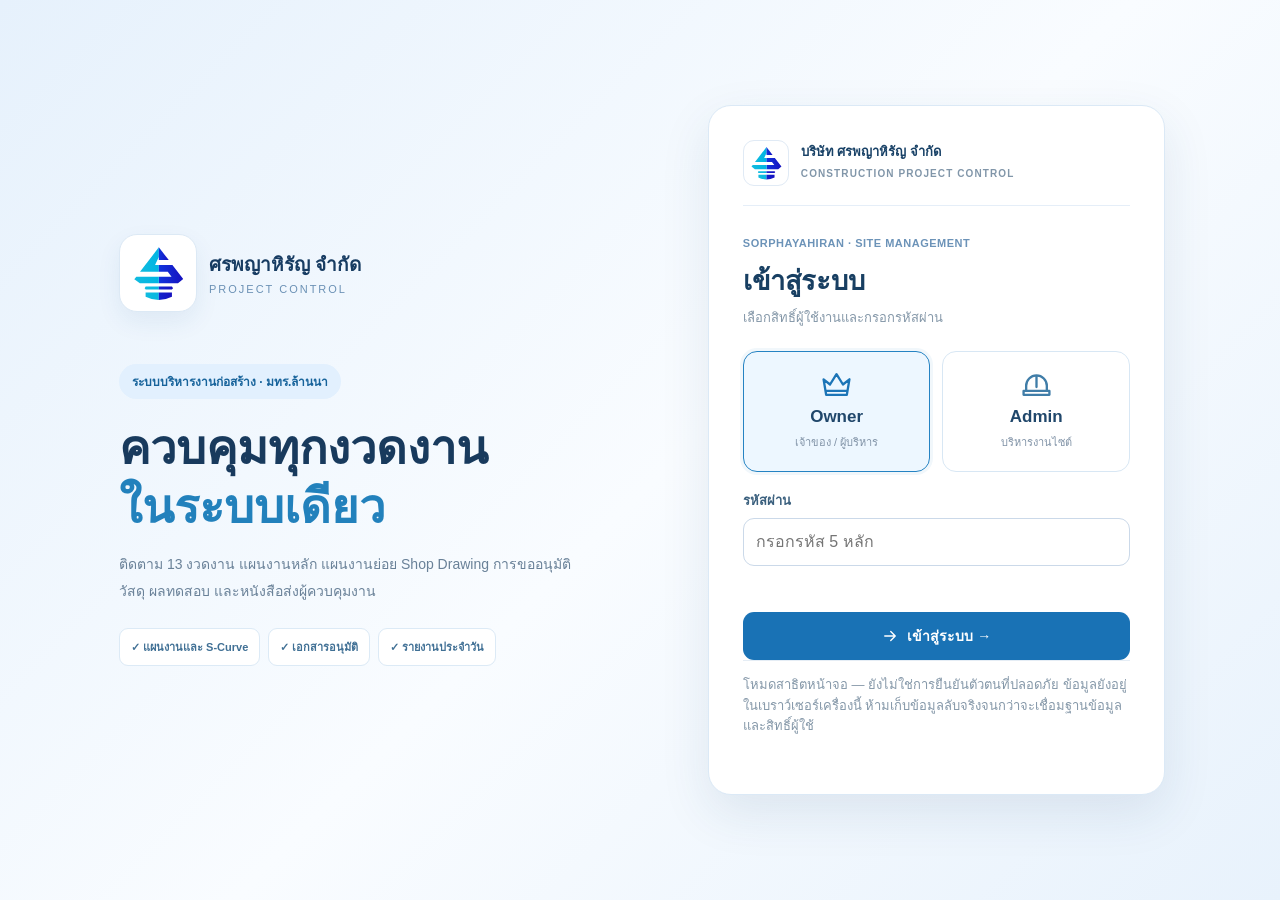
==== commit 5a0d4cac: "Add source-linked submission register, BOQ material categories and owner-only budget views" ====
--- a/index.html
+++ b/index.html
@@ -32,7 +32,7 @@
 <button data-tab="home" class="active">🏠 ภาพรวมไซต์งาน</button>
 <button data-tab="plan">🏗️ งวดงานและแผนย่อย</button>
 <button data-tab="doccenter">🗃️ ทะเบียนหนังสือ</button>
-<button data-tab="docs">📑 ติดตามเอกสาร</button>
+<button data-tab="contractDocs">📋 เอกสารที่ต้องส่ง</button>
 <button data-tab="daily">📝 รายงานประจำวัน</button>
 <button data-tab="letters">📄 สร้างหนังสือ</button>
 <button data-tab="materials">📦 วัสดุและจัดซื้อ</button>
@@ -43,11 +43,29 @@
 <div class="grid"><div class="panel"><h3>เริ่มทำงานได้ทันที</h3><p class="muted">เลือกงวดงาน เข้าถึงแผนย่อยและเอกสาร Shop Drawing หรือรายการขออนุมัติได้ในที่เดียว</p><div class="actions"><button class="primary" onclick="showTab('plan')">ดูงวดงานและแผนย่อย →</button><button onclick="showTab('daily')">+ รายงานวันนี้</button><button onclick="showTab('doccenter')">+ สร้างหนังสือ</button></div></div><div class="panel"><h3>สิ่งที่ต้องตรวจสอบก่อนส่งงวด</h3><p>📐 Shop Drawing และแบบแก้ไข</p><p>📦 เอกสารขออนุมัติวัสดุ</p><p>🧪 ผลทดสอบเหล็กและคอนกรีต</p><p>📋 หนังสือขอตรวจงานและทะเบียนนำส่ง</p></div></div>
 <div class="spy-home-note">ℹ️ ระบบทดลองสำหรับโครงการศรพญาหิรัญโดยเฉพาะ ข้อมูลแผน 13 งวดและตัวเลขกำหนดส่งต้องตรวจสอบตามสัญญาจริงก่อนใช้งานราชการ</div></section>
 <section id="daily" class="hidden"><h1>รายงานการปฏิบัติงานประจำวัน</h1><div class="panel"><div class="row"><div class="field"><label>วันที่</label><input id="date" type="date"></div><div class="field"><label>ผู้รายงาน</label><input id="reporter" placeholder="ชื่อ-นามสกุล"></div></div><div class="row"><div class="field"><label>สภาพอากาศเช้า</label><select id="weatherAM"><option>แจ่มใส</option><option>มีเมฆมาก</option><option>ฝนตก</option></select></div><div class="field"><label>สภาพอากาศบ่าย</label><select id="weatherPM"><option>แจ่มใส</option><option>มีเมฆมาก</option><option>ฝนตก</option></select></div></div><div class="field"><label>งานที่ดำเนินการวันนี้ (หนึ่งรายการต่อบรรทัด)</label><textarea id="work" placeholder="เจาะสำรวจดิน 2 หลุม บริเวณอาคารหลัก"></textarea></div><div class="row"><div class="field"><label>เครื่องจักรที่ใช้</label><textarea id="machines" placeholder="รถเจาะดิน 1 ชุด (เช่า)"></textarea></div><div class="field"><label>ผู้ควบคุมงาน / วิศวกร / โฟร์แมน</label><textarea id="supervisors"></textarea></div></div><div class="row"><div class="field"><label>แรงงานบริษัท ชาย</label><input id="male" type="number" min="0" value="0"></div><div class="field"><label>แรงงานบริษัท หญิง</label><input id="female" type="number" min="0" value="0"></div><div class="field"><label>แรงงานผู้รับเหมาช่วง ชาย</label><input id="subMale" type="number" min="0" value="0"></div><div class="field"><label>แรงงานผู้รับเหมาช่วง หญิง</label><input id="subFemale" type="number" min="0" value="0"></div></div><div class="field"><label>วัสดุ / อุปกรณ์ / เครื่องจักรที่ต้องการ</label><textarea id="needs"></textarea></div><div class="field"><label>ปัญหา / สาเหตุ / แนวทางแก้ไข</label><textarea id="issues"></textarea></div><div class="field"><label>แผนงานวันพรุ่งนี้</label><textarea id="tomorrow"></textarea></div><div class="field"><label>รูปถ่ายประกอบ (เลือกเพื่อดูชื่อไฟล์; เวอร์ชันทดลองยังไม่อัปโหลดรูป)</label><input type="file" id="photos" accept="image/*" multiple></div><div class="actions"><button class="primary" onclick="saveDaily()">💾 บันทึก</button><button class="green" onclick="copyLine()">📋 คัดลอกส่ง LINE</button><button onclick="window.print()">🖨️ พิมพ์ / PDF</button></div></div><div class="panel" style="margin-top:16px"><h3>ตัวอย่างข้อความส่ง LINE</h3><div id="linePreview"></div></div></section>
+<section id="contractDocs" class="hidden">
+<h1>เอกสารที่ต้องจัดทำและนำส่ง</h1>
+<p class="muted">แยกเอกสารที่สัญญาระบุชัดเจน ออกจากรายการเตรียมงานที่ควรตรวจยืนยันกับผู้ควบคุมงาน แสดงวันครบกำหนด สถานะ เลขที่เอกสาร วันส่ง และเก็บไฟล์ในเครื่องทดลอง</p>
+<div class="panel">
+<div class="row"><div class="field"><label>วันที่ลงนามสัญญา (ใช้คำนวณวันครบกำหนด)</label><input type="date" id="spyContractStart"></div><div class="field"><label>ค้นหารายการ</label><input id="spyDocSearch" placeholder="ค้นหาเอกสาร / งวดงาน"></div><div class="field"><label>กรองสถานะ</label><select id="spyDocFilter"><option value="">ทุกสถานะ</option><option>ยังไม่ได้ส่ง</option><option>กำลังจัดทำ</option><option>ส่งแล้ว</option><option>รออนุมัติ</option><option>อนุมัติแล้ว</option><option>ตีกลับแก้ไข</option></select></div></div>
+<div class="actions"><button class="primary" onclick="spyAddRequirement()">+ เพิ่มหัวข้อเอกสาร</button><button onclick="spyExportRequirements()">⬇ ส่งทะเบียน CSV</button><button onclick="showTab('doccenter')">📄 เปิดฟอร์มสร้างหนังสือ</button></div>
+<div id="spyDocStats" class="spy-note"></div>
+<div class="spy-table-wrap"><table class="spy-compliance-table"><thead><tr><th>เอกสารที่ต้องส่ง / ที่มา</th><th>กำหนดส่ง</th><th>สถานะ</th><th>เลขที่เอกสาร</th><th>วันที่ส่ง</th><th>ไฟล์แนบ</th><th>บันทึก</th></tr></thead><tbody id="spyRequirementsRows"></tbody></table></div>
+<p class="spy-warning">⚠️ พบระยะเวลากำหนดส่งแผนพัสดุ/เหล็กไม่ตรงกัน: เอกสารแบ่งงวดหน้า 1 ระบุภายใน 30 วัน แต่ประกวดราคา ข้อ 4.9 ระบุภายใน 60 วัน ระบบใช้ 30 วันเพื่อเตือนก่อนจนกว่าจะยืนยันกับผู้ว่าจ้าง</p>
+</div></section>
 <section id="docs" class="hidden"><h1>ทะเบียนเอกสารโครงการ (Document Control)</h1><p class="muted">กำหนดส่งจาก TOR ยังต้องตรวจสอบกับต้นฉบับก่อนใช้จริง</p><div class="panel"><div class="actions"><button class="primary" onclick="addDoc()">+ เพิ่มรายการเอกสาร</button><button onclick="exportDocs()">⬇ ส่งออก CSV</button><button onclick="showTab('letters')">📄 สร้างหนังสือนำส่ง</button></div><div style="overflow-x:auto"><table><thead><tr><th>เอกสาร</th><th>งวด</th><th>กำหนดส่ง</th><th>สถานะ</th><th>จัดการ</th></tr></thead><tbody id="docRows"></tbody></table></div></div></section>
-<section id="doccenter" class="hidden"><h1>ทะเบียนหนังสือและเอกสารโครงการ</h1><p class="muted">ทะเบียนทดลองในเครื่องนี้ เลขหนังสือยังไม่ใช่เลขกลางของบริษัทจนกว่าจะเชื่อมฐานข้อมูล</p><div class="panel"><div class="actions"><button class="primary" onclick="createTaskDocument()">+ สร้างหนังสือ</button><button onclick="exportTaskDocs()">⬇ ส่งออกทะเบียน CSV</button></div><div style="overflow-x:auto"><table><thead><tr><th>เลขเอกสาร</th><th>ประเภท</th><th>เรื่อง</th><th>งวด</th><th>สถานะ</th><th>Rev.</th><th>ไฟล์</th><th>เปิด</th></tr></thead><tbody id="allTaskDocRows"></tbody></table></div></div><div class="panel" id="docEditorPanel" style="margin-top:16px"><h3>สร้าง / แก้ไขหนังสือ</h3><p style="background:#eaf6ff;padding:12px;border-radius:10px"><b>ทำง่าย ๆ 3 ขั้นตอน:</b> ① เลือกประเภทและใส่เรื่อง → ② บันทึกแล้วดาวน์โหลด → ③ แนบไฟล์ที่ส่งจริงและเปลี่ยนสถานะ</p><p class="muted">ร่างเอกสาร → ดาวน์โหลดพิมพ์/ลงนาม → อัปโหลดไฟล์ส่งจริง → บันทึกสถานะอนุมัติ</p><div class="row"><div class="field"><label>ประเภทเอกสาร</label><select id="docType"><option>Shop Drawing</option><option>ขออนุมัติวัสดุ</option><option>ผลทดสอบเหล็กเส้น</option><option>ผลทดสอบลูกปูน</option><option>ขอตรวจงาน (IR)</option><option>หนังสือทั่วไป</option></select></div><div class="field"><label>เลขหนังสือ</label><input id="docSerial" readonly placeholder="กดสร้างเลขร่าง"></div><div class="field"><label>Rev.</label><input id="docRevision" type="number" min="0" value="0"></div></div><div class="row"><div class="field"><label>เรื่อง</label><input id="docTitle"></div><div class="field"><label>เรียน</label><input id="docRecipient" value="ประธานคณะกรรมการตรวจการจ้าง (ผ่านผู้ควบคุมงาน)"></div></div><div class="row"><div class="field"><label>ผู้รับผิดชอบ</label><input id="docOwner"></div><div class="field"><label>กำหนดส่ง</label><input id="docDue" type="date"></div><div class="field"><label>วันที่ส่งจริง</label><input id="docSubmitted" type="date"></div></div><div class="field"><label>สิ่งที่แนบมาด้วย</label><textarea id="docAttachments"></textarea></div><div class="field"><label>ข้อความหนังสือ (แก้ไขได้)</label><textarea id="docBody" style="min-height:140px"></textarea></div><div class="row"><div class="field"><label>สถานะเอกสาร</label><select id="docState"><option>ร่าง</option><option>ออกเลขแล้ว</option><option>ส่งแล้ว</option><option>รออนุมัติ</option><option>อนุมัติแล้ว</option><option>ส่งกลับแก้ไข</option></select></div><div class="field"><label>เลขรับจากผู้ควบคุมงาน</label><input id="docReceipt"></div></div><div class="field"><label>อัปโหลดฉบับส่งจริง / ฉบับอนุมัติ (PDF หรือรูป)</label><input id="docFile" type="file" accept=".pdf,image/*"></div><div class="actions"><button class="primary" onclick="saveTaskDocument()">💾 บันทึก / ออกเลขร่าง</button><button onclick="printTaskDocument()">🖨️ พิมพ์ / ดาวน์โหลด PDF</button><button onclick="downloadTaskDocWord()">⬇ ดาวน์โหลด Word (.doc)</button><button onclick="downloadTaskAttachment()">📎 ดาวน์โหลดไฟล์แนบ</button><button onclick="showTab('plan')">← กลับแผนงาน</button></div><p id="docSaveMessage" class="muted"></p></div></section><section id="letters" class="hidden"><h1>สร้างหนังสือโครงการ</h1><div class="panel"><p class="muted">สร้างหนังสือด้วยหัวกระดาษบริษัท ศรพญาหิรัญ จำกัด และสั่งพิมพ์เป็น PDF ได้ (ต้นแบบ)</p><div class="row"><div class="field"><label>เลขที่หนังสือ</label><input id="letterNo" placeholder="SPY/RMTL/RFA/003/69"></div><div class="field"><label>วันที่หนังสือ</label><input id="letterDate" type="date"></div></div><div class="row"><div class="field"><label>เรื่อง</label><input id="letterSubject" placeholder="ขออนุมัติใช้วัสดุก่อสร้าง"></div><div class="field"><label>เรียน</label><input id="letterTo" value="ประธานคณะกรรมการตรวจการจ้าง (ผ่านผู้ควบคุมงาน)"></div></div><div class="field"><label>สิ่งที่แนบมาด้วย</label><textarea id="letterAttach" placeholder="รายละเอียดวัสดุและเอกสารประกอบ จำนวน 1 ชุด"></textarea></div><div class="field"><label>รายละเอียดหนังสือ</label><textarea id="letterBody" style="min-height:160px" placeholder="บริษัทฯ มีความประสงค์..."></textarea></div><div class="actions"><button class="primary" onclick="printLetter()">🖨️ พิมพ์หนังสือ / บันทึก PDF</button><button onclick="showTab('docs')">กลับทะเบียนเอกสาร</button></div></div></section><section id="materials" class="hidden"><h1>วัสดุและจัดซื้อ</h1><div class="panel"><h3>ทะเบียนติดตามวัสดุ</h3><div class="row"><div class="field"><label>ชื่อวัสดุ</label><input id="matName"></div><div class="field"><label>จำนวน / หน่วย</label><input id="matQty"></div><div class="field"><label>สถานะ</label><select id="matStatus"><option>ขอซื้อ</option><option>รออนุมัติ</option><option>สั่งซื้อแล้ว</option><option>ได้รับแล้ว</option></select></div></div><button class="primary" onclick="addMaterial()">+ บันทึกรายการ</button><table><thead><tr><th>วัสดุ</th><th>จำนวน</th><th>สถานะ</th></tr></thead><tbody id="matRows"></tbody></table></div></section>
-<section id="plan" class="hidden"><h1>แผนงานหลักและแผนงานย่อย (WBS)</h1><p class="muted">คลิกแผนงานหลักเพื่อเปิดงานย่อย ปรับแผน และติดตามผลงานจริง โดยข้อมูลตัวอย่างยังไม่ใช่แผนสัญญาที่รับรองแล้ว</p><div class="cards"><div class="card">จำนวนแผนงานหลัก<br><strong id="planCount">0</strong> หมวด</div><div class="card">ความก้าวหน้าตามแผน (ถ่วงน้ำหนัก)<br><strong id="planPlanned">0%</strong></div><div class="card">ความก้าวหน้าจริง (ถ่วงน้ำหนัก)<br><strong id="planActual">0%</strong></div><div class="card">ส่วนต่างจากแผน<br><strong id="planGap">0%</strong></div></div><div class="panel" style="margin-top:16px"><h3>งวดงานตามสัญญา → แผนหลัก → แผนย่อย</h3><p class="muted">สร้างโครงสร้าง 13 งวดสำหรับทดลองก่อน ข้อมูลวันครบกำหนดและรายการตรวจรับต้องยืนยันจากสัญญาจริง</p><div id="milestoneList" class="spy-stage-grid"></div><div id="selectedMilestoneInfo" class="spy-active-stage" aria-live="polite"></div></div><div class="panel" style="margin-top:16px"><h3>แผนงานหลักและงานย่อยของงวดที่ <span id="currentMilestoneNumber">1</span></h3><div class="actions"><button class="primary" onclick="addWorkGroup()">+ เพิ่มแผนงานหลัก</button><a href="https://awake-unit-scurve.vercel.app/" target="_blank" rel="noopener noreferrer" style="padding:10px">📈 เปิด S-Curve เดิม ↗</a></div><div id="wbsTree"></div></div><div class="panel" style="margin-top:16px"><h3>รายละเอียดงานย่อย / ปรับแผน / ติดตาม</h3><p id="workHint" class="muted">เลือกแผนงานหลักหรือแผนงานย่อยจากด้านบน</p><div class="spy-work-steps"><span>1. เลือกงวดงาน</span><span>2. เปิดงานย่อย</span><span>3. ตรวจเอกสาร / ปรับความก้าวหน้า</span></div><div id="taskDocuments" class="panel hidden" style="margin:14px 0;background:#f8fbff"><h3>📑 เอกสารที่เกี่ยวข้องกับงานย่อย</h3><p id="taskDocLabel" class="muted"></p><div class="actions"><button class="primary" onclick="createTaskDocument()">+ สร้างเอกสารจากงานนี้</button><button onclick="openDocCenter()">📂 ทะเบียนเอกสารทั้งหมด</button></div><div style="overflow-x:auto"><table><thead><tr><th>เลขหนังสือ</th><th>ประเภท</th><th>เรื่อง</th><th>สถานะ</th><th>ฉบับแก้ไข</th><th>ดำเนินการ</th></tr></thead><tbody id="taskDocRows"></tbody></table></div><div id="taskDocChecklist" class="muted"></div><div class="actions"><button onclick="quickTaskDoc('Shop Drawing')">+ Shop Drawing</button><button onclick="quickTaskDoc('ขออนุมัติวัสดุ')">+ อนุมัติวัสดุ</button><button onclick="quickTaskDoc('ผลทดสอบเหล็กเส้น')">+ ผลเทสเหล็ก</button><button onclick="quickTaskDoc('ผลทดสอบลูกปูน')">+ ผลเทสลูกปูน</button><button onclick="quickTaskDoc('ขอตรวจงาน (IR)')">+ ขอตรวจงาน</button></div></div><div id="workEditor" class="hidden"><div class="row"><div class="field"><label>ชื่องานย่อย</label><input id="taskName"></div><div class="field"><label>ผู้รับผิดชอบ</label><input id="taskOwner"></div></div><div class="row"><div class="field"><label>วันเริ่มต้น</label><input id="taskStart" type="date"></div><div class="field"><label>วันสิ้นสุด</label><input id="taskEnd" type="date"></div><div class="field"><label>น้ำหนักงาน (%) ภายในหมวด</label><input id="taskWeight" type="number" min="0" max="100" step="0.01"></div></div><div class="row"><div class="field"><label>ความก้าวหน้าตามแผน (%)</label><input id="taskPlanned" type="number" min="0" max="100"></div><div class="field"><label>ความก้าวหน้าจริง (%)</label><input id="taskActual" type="number" min="0" max="100"></div><div class="field"><label>สถานะ</label><select id="taskStatus"><option>ยังไม่เริ่ม</option><option>กำลังดำเนินการ</option><option>ติดปัญหา</option><option>เสร็จสิ้น</option></select></div></div><div class="field"><label>ปัญหา / บันทึกติดตาม</label><textarea id="taskNotes"></textarea></div><div class="actions"><button class="primary" onclick="saveWorkTask()">💾 บันทึกงานย่อย</button><button onclick="removeWorkTask()">ลบงานย่อย</button></div></div></div><p class="muted">ข้อมูลทดลองเก็บในเบราว์เซอร์นี้ ยังไม่เชื่อมฐานข้อมูลกลางหรือ S-Curve เดิมโดยอัตโนมัติ</p></section>
-<section id="finance" class="hidden manager"><h1>งบประมาณและงวดเงิน (ผู้บริหาร)</h1><div class="panel"><h3>เตรียมเชื่อม BOQ และงวดการเบิกเงิน</h3><p>ข้อมูลต้นทุน ราคาสัญญา งวดเงิน และยอดรับจริงจะปรากฏเมื่อเชื่อมฐานข้อมูลกลางและกำหนดสิทธิ์ผู้บริหารอย่างปลอดภัยแล้ว</p></div></section></main><footer>ต้นแบบการใช้งาน · บริษัท ศรพญาหิรัญ จำกัด · ข้อมูลบันทึกเฉพาะเครื่อง</footer>
-<script>
+<section id="doccenter" class="hidden"><h1>ทะเบียนหนังสือและเอกสารโครงการ</h1><p class="muted">ทะเบียนทดลองในเครื่องนี้ เลขหนังสือยังไม่ใช่เลขกลางของบริษัทจนกว่าจะเชื่อมฐานข้อมูล</p><div class="panel"><div class="actions"><button class="primary" onclick="createTaskDocument()">+ สร้างหนังสือ</button><button onclick="exportTaskDocs()">⬇ ส่งออกทะเบียน CSV</button></div><div style="overflow-x:auto"><table><thead><tr><th>เลขเอกสาร</th><th>ประเภท</th><th>เรื่อง</th><th>งวด</th><th>สถานะ</th><th>Rev.</th><th>ไฟล์</th><th>เปิด</th></tr></thead><tbody id="allTaskDocRows"></tbody></table></div></div><div class="panel" id="docEditorPanel" style="margin-top:16px"><h3>สร้าง / แก้ไขหนังสือ</h3><p style="background:#eaf6ff;padding:12px;border-radius:10px"><b>ทำง่าย ๆ 3 ขั้นตอน:</b> ① เลือกประเภทและใส่เรื่อง → ② บันทึกแล้วดาวน์โหลด → ③ แนบไฟล์ที่ส่งจริงและเปลี่ยนสถานะ</p><p class="muted">ร่างเอกสาร → ดาวน์โหลดพิมพ์/ลงนาม → อัปโหลดไฟล์ส่งจริง → บันทึกสถานะอนุมัติ</p><div class="row"><div class="field"><label>ประเภทเอกสาร</label><select id="docType"><option>Shop Drawing</option><option>ขออนุมัติวัสดุ</option><option>ผลทดสอบเหล็กเส้น</option><option>ผลทดสอบลูกปูน</option><option>ขอตรวจงาน (IR)</option><option>หนังสือทั่วไป</option></select></div><div class="field"><label>เลขหนังสือ</label><input id="docSerial" readonly placeholder="กดสร้างเลขร่าง"></div><div class="field"><label>Rev.</label><input id="docRevision" type="number" min="0" value="0"></div></div><div class="row"><div class="field"><label>เรื่อง</label><input id="docTitle"></div><div class="field"><label>เรียน</label><input id="docRecipient" value="ประธานคณะกรรมการตรวจการจ้าง (ผ่านผู้ควบคุมงาน)"></div></div><div class="row"><div class="field"><label>ผู้รับผิดชอบ</label><input id="docOwner"></div><div class="field"><label>กำหนดส่ง</label><input id="docDue" type="date"></div><div class="field"><label>วันที่ส่งจริง</label><input id="docSubmitted" type="date"></div></div><div class="field"><label>สิ่งที่แนบมาด้วย</label><textarea id="docAttachments"></textarea></div><div class="field"><label>ข้อความหนังสือ (แก้ไขได้)</label><textarea id="docBody" style="min-height:140px"></textarea></div><div class="row"><div class="field"><label>สถานะเอกสาร</label><select id="docState"><option>ร่าง</option><option>ออกเลขแล้ว</option><option>ส่งแล้ว</option><option>รออนุมัติ</option><option>อนุมัติแล้ว</option><option>ส่งกลับแก้ไข</option></select></div><div class="field"><label>เลขรับจากผู้ควบคุมงาน</label><input id="docReceipt"></div></div><div class="field"><label>อัปโหลดฉบับส่งจริง / ฉบับอนุมัติ (PDF หรือรูป)</label><input id="docFile" type="file" accept=".pdf,image/*"></div><div class="actions"><button class="primary" onclick="saveTaskDocument()">💾 บันทึก / ออกเลขร่าง</button><button onclick="printTaskDocument()">🖨️ พิมพ์ / ดาวน์โหลด PDF</button><button onclick="downloadTaskDocWord()">⬇ ดาวน์โหลด Word (.doc)</button><button onclick="downloadTaskAttachment()">📎 ดาวน์โหลดไฟล์แนบ</button><button onclick="showTab('plan')">← กลับแผนงาน</button></div><p id="docSaveMessage" class="muted"></p></div></section><section id="letters" class="hidden"><h1>สร้างหนังสือโครงการ</h1><div class="panel"><p class="muted">สร้างหนังสือด้วยหัวกระดาษบริษัท ศรพญาหิรัญ จำกัด และสั่งพิมพ์เป็น PDF ได้ (ต้นแบบ)</p><div class="row"><div class="field"><label>เลขที่หนังสือ</label><input id="letterNo" placeholder="SPY/RMTL/RFA/003/69"></div><div class="field"><label>วันที่หนังสือ</label><input id="letterDate" type="date"></div></div><div class="row"><div class="field"><label>เรื่อง</label><input id="letterSubject" placeholder="ขออนุมัติใช้วัสดุก่อสร้าง"></div><div class="field"><label>เรียน</label><input id="letterTo" value="ประธานคณะกรรมการตรวจการจ้าง (ผ่านผู้ควบคุมงาน)"></div></div><div class="field"><label>สิ่งที่แนบมาด้วย</label><textarea id="letterAttach" placeholder="รายละเอียดวัสดุและเอกสารประกอบ จำนวน 1 ชุด"></textarea></div><div class="field"><label>รายละเอียดหนังสือ</label><textarea id="letterBody" style="min-height:160px" placeholder="บริษัทฯ มีความประสงค์..."></textarea></div><div class="actions"><button class="primary" onclick="printLetter()">🖨️ พิมพ์หนังสือ / บันทึก PDF</button><button onclick="showTab('docs')">กลับทะเบียนเอกสาร</button></div></div></section><section id="materials" class="hidden"><h1>วัสดุและจัดซื้อ</h1><p class="muted">แสดงหมวดงานและวัสดุที่ต้องดำเนินการ โดยไม่แสดงต้นทุนหรือราคาให้พนักงานเห็น</p>
+<div id="spyMaterialsCatalog" class="panel"><h3>หมวดงานจาก BOQ / รายการวัสดุ</h3><p class="muted">เริ่มต้นด้วยโครงสร้างหมวดที่ถอดจาก BOQ และแบบ รูปแบบรายการยังต้องตรวจเทียบ Excel รายบรรทัดก่อนใช้งานเต็มรูปแบบ</p><div class="actions"><button class="primary" onclick="spyAddMaterialCategory()">+ เพิ่มหมวดวัสดุ</button><button onclick="spyExportMaterialCatalog()">⬇ ส่งรายการ CSV</button></div><div id="spyMaterialList"></div></div><div class="panel"><h3>ทะเบียนติดตามวัสดุ</h3><div class="row"><div class="field"><label>ชื่อวัสดุ</label><input id="matName"></div><div class="field"><label>จำนวน / หน่วย</label><input id="matQty"></div><div class="field"><label>สถานะ</label><select id="matStatus"><option>ขอซื้อ</option><option>รออนุมัติ</option><option>สั่งซื้อแล้ว</option><option>ได้รับแล้ว</option></select></div></div><button class="primary" onclick="addMaterial()">+ บันทึกรายการ</button><table><thead><tr><th>วัสดุ</th><th>จำนวน</th><th>สถานะ</th></tr></thead><tbody id="matRows"></tbody></table></div></section>
+<section id="plan" class="hidden"><h1>แผนงานหลักและแผนงานย่อย (WBS)</h1><p class="muted">คลิกงวดงานตามสัญญา 1–13 แล้วเปิดหมวดงานย่อยเพื่อปรับวันเริ่ม–เสร็จ ความก้าวหน้า และติดตามเอกสารอนุมัติ</p><div class="cards"><div class="card">จำนวนแผนงานหลัก<br><strong id="planCount">0</strong> หมวด</div><div class="card">ความก้าวหน้าตามแผน (ถ่วงน้ำหนัก)<br><strong id="planPlanned">0%</strong></div><div class="card">ความก้าวหน้าจริง (ถ่วงน้ำหนัก)<br><strong id="planActual">0%</strong></div><div class="card">ส่วนต่างจากแผน<br><strong id="planGap">0%</strong></div></div><div class="panel" style="margin-top:16px"><h3>งวดงานตามสัญญา → แผนหลัก → แผนย่อย</h3><p class="muted">อ้างอิงรายละเอียดการแบ่งงวดงาน 13 งวด หน้า 1–10 และเอกสารประกวดราคา ข้อ 8; วันที่คำนวณจากวันทำสัญญา แก้ไขได้</p><div id="milestoneList" class="spy-stage-grid"></div><div id="selectedMilestoneInfo" class="spy-active-stage" aria-live="polite"></div></div><div class="panel" style="margin-top:16px"><h3>แผนงานหลักและงานย่อยของงวดที่ <span id="currentMilestoneNumber">1</span></h3><div class="actions"><button class="primary" onclick="addWorkGroup()">+ เพิ่มแผนงานหลัก</button><a href="https://awake-unit-scurve.vercel.app/" target="_blank" rel="noopener noreferrer" style="padding:10px">📈 เปิด S-Curve เดิม ↗</a></div><div id="wbsTree"></div></div><div class="panel" style="margin-top:16px"><h3>รายละเอียดงานย่อย / ปรับแผน / ติดตาม</h3><p id="workHint" class="muted">เลือกแผนงานหลักหรือแผนงานย่อยจากด้านบน</p><div class="spy-work-steps"><span>1. เลือกงวดงาน</span><span>2. เปิดงานย่อย</span><span>3. ตรวจเอกสาร / ปรับความก้าวหน้า</span></div><div id="taskDocuments" class="panel hidden" style="margin:14px 0;background:#f8fbff"><h3>📑 เอกสารที่เกี่ยวข้องกับงานย่อย</h3><p id="taskDocLabel" class="muted"></p><div class="actions"><button class="primary" onclick="createTaskDocument()">+ สร้างเอกสารจากงานนี้</button><button onclick="openDocCenter()">📂 ทะเบียนเอกสารทั้งหมด</button></div><div style="overflow-x:auto"><table><thead><tr><th>เลขหนังสือ</th><th>ประเภท</th><th>เรื่อง</th><th>สถานะ</th><th>ฉบับแก้ไข</th><th>ดำเนินการ</th></tr></thead><tbody id="taskDocRows"></tbody></table></div><div id="taskDocChecklist" class="muted"></div><div class="actions"><button onclick="quickTaskDoc('Shop Drawing')">+ Shop Drawing</button><button onclick="quickTaskDoc('ขออนุมัติวัสดุ')">+ อนุมัติวัสดุ</button><button onclick="quickTaskDoc('ผลทดสอบเหล็กเส้น')">+ ผลเทสเหล็ก</button><button onclick="quickTaskDoc('ผลทดสอบลูกปูน')">+ ผลเทสลูกปูน</button><button onclick="quickTaskDoc('ขอตรวจงาน (IR)')">+ ขอตรวจงาน</button></div></div><div id="workEditor" class="hidden"><div class="row"><div class="field"><label>ชื่องานย่อย</label><input id="taskName"></div><div class="field"><label>ผู้รับผิดชอบ</label><input id="taskOwner"></div></div><div class="row"><div class="field"><label>วันเริ่มต้น</label><input id="taskStart" type="date"></div><div class="field"><label>วันสิ้นสุด</label><input id="taskEnd" type="date"></div><div class="field"><label>น้ำหนักงาน (%) ภายในหมวด</label><input id="taskWeight" type="number" min="0" max="100" step="0.01"></div></div><div class="row"><div class="field"><label>ความก้าวหน้าตามแผน (%)</label><input id="taskPlanned" type="number" min="0" max="100"></div><div class="field"><label>ความก้าวหน้าจริง (%)</label><input id="taskActual" type="number" min="0" max="100"></div><div class="field"><label>สถานะ</label><select id="taskStatus"><option>ยังไม่เริ่ม</option><option>กำลังดำเนินการ</option><option>ติดปัญหา</option><option>เสร็จสิ้น</option></select></div></div><div class="field"><label>ปัญหา / บันทึกติดตาม</label><textarea id="taskNotes"></textarea></div><div class="actions"><button class="primary" onclick="saveWorkTask()">💾 บันทึกงานย่อย</button><button onclick="removeWorkTask()">ลบงานย่อย</button></div></div></div><p class="muted">ข้อมูลทดลองเก็บในเบราว์เซอร์นี้ ยังไม่เชื่อมฐานข้อมูลกลางหรือ S-Curve เดิมโดยอัตโนมัติ</p></section>
+<section id="finance" class="hidden manager"><h1>งบประมาณและงวดเงิน — Owner เท่านั้น</h1>
+<div class="spy-warning">🔒 พื้นที่นี้ถูกซ่อนสำหรับ Admin เฉพาะในหน้าจอทดลองเท่านั้น ยังไม่ใช่การป้องกันข้อมูลจริง ห้ามใส่ข้อมูลต้นทุนที่เป็นความลับจนกว่าจะเชื่อมระบบ Login และฐานข้อมูลพร้อม RLS</div>
+<div id="spyOwnerFinance" class="panel">
+<div class="row"><div class="field"><label>มูลค่าสัญญาที่ได้รับจ้าง (บาท)</label><input type="number" id="spyContractValue" min="0" step="0.01" placeholder="Owner ระบุมูลค่าสัญญาจริง"></div><div class="field"><label>วันที่ลงนามสัญญา</label><input type="date" id="spyOwnerContractStart"></div></div><div class="actions"><button class="primary" onclick="spySaveFinanceSettings()">💾 บันทึกข้อมูล Owner</button><button onclick="spyExportFinance()">⬇ ส่งออก CSV (Owner)</button></div>
+<div id="spyFinanceOverview" class="cards"></div>
+<h3>งวดรับเงิน 1–13 ตามสัญญา</h3><p class="muted">ยอดตามแผนคำนวณจากร้อยละงวดในเอกสารประกวดราคา ใส่วันที่และยอดรับจริงเพื่อเทียบเงินเข้าตามแผน</p><div class="spy-table-wrap"><table><thead><tr><th>งวด</th><th>กำหนด (นับถัดจากทำสัญญา)</th><th>% สัญญา</th><th>เงินงวดตามแผน</th><th>รับเงินจริง</th><th>วันที่รับ</th><th>ส่วนต่าง</th><th>บันทึก</th></tr></thead><tbody id="spyCashflowRows"></tbody></table></div>
+<h3>งบรายหมวด BOQ และค่าใช้จ่ายจริง</h3><p class="muted">แยกเฉพาะ Owner — หมวดตั้งต้นเพื่อการจัดสรรต้นทุน ไม่ใช่การคัดลอกราคากลางจาก BOQ; เพิ่ม/แก้ไขรายการจริงได้</p><div class="actions"><button onclick="spyAddCostCategory()">+ เพิ่มรายการต้นทุน</button></div><div class="spy-table-wrap"><table><thead><tr><th>หมวด / รายการ</th><th>งบจัดสรร (บาท)</th><th>จ่ายจริงสะสม (บาท)</th><th>เงินคงเหลือ</th><th>บันทึก</th></tr></thead><tbody id="spyCostRows"></tbody></table></div>
+</div></section></main><footer>ต้นแบบการใช้งาน · บริษัท ศรพญาหิรัญ จำกัด · ข้อมูลบันทึกเฉพาะเครื่อง</footer>
+<script src="site-contract-data.js"></script><script>
 const project='อาคารเรียนและปฏิบัติการเอนกประสงค์ มทร.ล้านนา ดอยสะเก็ด';
 const seed=[['ขอเข้าพื้นที่ก่อสร้าง','เริ่มงาน','ก่อนเริ่มงาน','รอตรวจสอบ'],['ขออนุมัติผังอาคารและผังบริเวณ','เริ่มงาน','ตามผู้ควบคุมงาน','รอตรวจสอบ'],['ขอส่งทะเบียนต้นไม้','เริ่มงาน','รอยืนยัน','รอตรวจสอบ'],['ขอใช้สำนักงานชั่วคราว','เริ่มงาน','รอยืนยัน','มีหนังสือแล้ว'],['ขออนุมัติการทดสอบดิน','เริ่มงาน','รอยืนยัน','มีหนังสือแล้ว'],['ขอส่งเรื่องป้ายโครงการ','เริ่มงาน','รอยืนยัน','รอตรวจสอบ'],['แผนงานก่อสร้าง','1','ภายใน 15 วัน (รอยืนยัน TOR)','รอตรวจสอบ'],['แผนวัสดุภายในประเทศ ≥60%','1','ภายใน 30 วัน (รอยืนยัน TOR)','รอตรวจสอบ'],['แผนเหล็กภายในประเทศ ≥90%','1','ภายใน 30 วัน (รอยืนยัน TOR)','รอตรวจสอบ'],['Shop Drawing งวด 1–2','1–2','ก่อนเริ่มงานที่เกี่ยวข้อง','รอตรวจสอบ'],['ขออนุมัติวัสดุ งวด 1–2','1–2','ก่อนนำวัสดุใช้งาน','รอตรวจสอบ']];
 const read=(key,def)=>{try{return JSON.parse(localStorage.getItem('spy_'+key))??def}catch{return def}},write=(key,val)=>localStorage.setItem('spy_'+key,JSON.stringify(val));
@@ -143,4 +161,4 @@
 for(const stage of milestones){for(const group of stage.groups||[]){for(const task of group.tasks||[]){if(!task.id){task.id=newTaskId();idsUpdated=true}}}}
 if(idsUpdated)oldWriteWbs('milestones',milestones);
 wbs=milestones[selectedMilestone].groups;drawWbs();renderMilestones();
-</script><script src="document-workflow.js"></script><script src="spy-login.js"></script><script src="spy-icons.js"></script></body></html>+</script><script src="document-workflow.js"></script><script src="spy-login.js"></script><script src="spy-icons.js"></script><script src="site-project.js"></script></body></html>
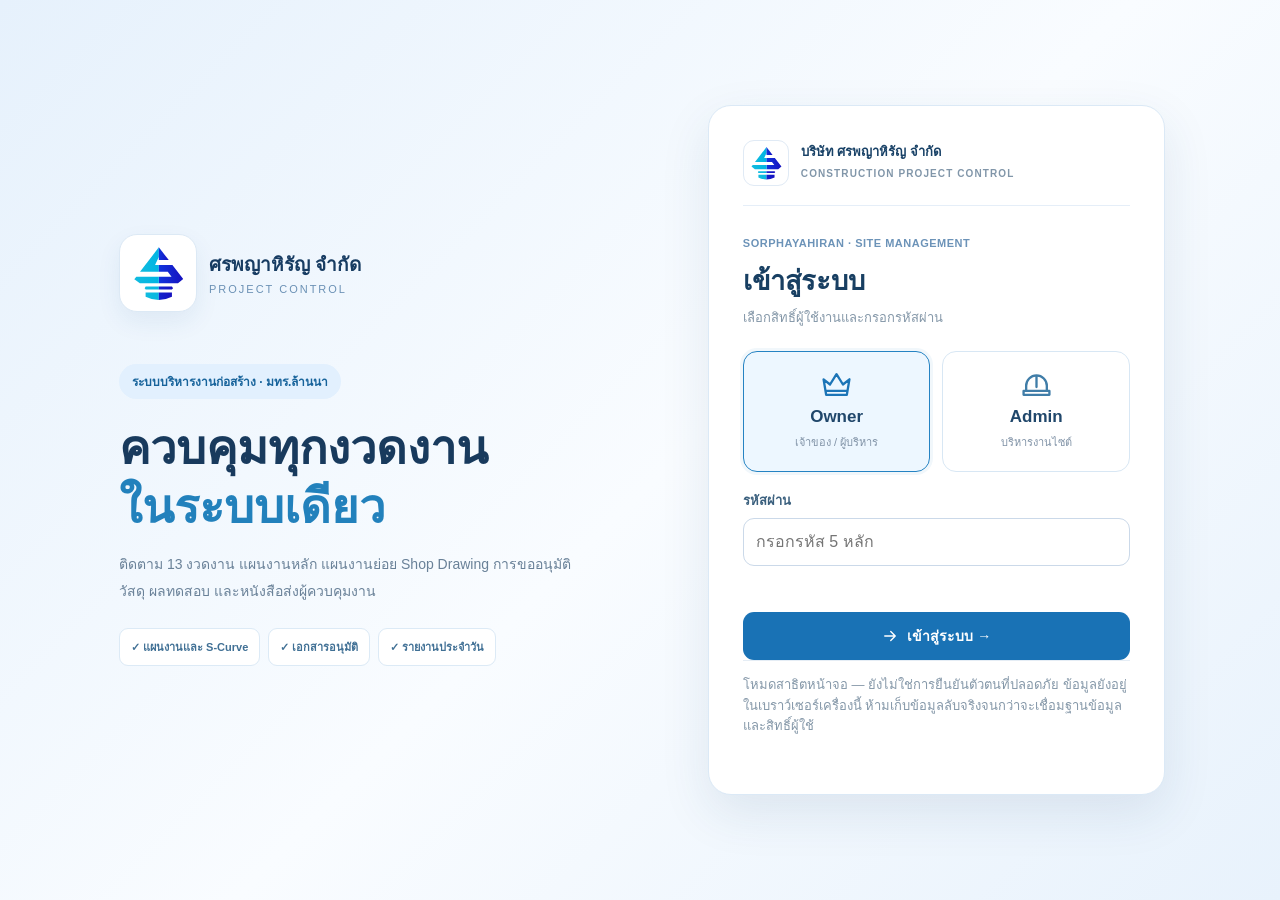
==== commit 15f188c5: "Load BOQ, contract requirements, cashflow modules and responsive styles" ====
--- a/index.html
+++ b/index.html
@@ -1,6 +1,6 @@
 <!doctype html><html lang="th"><head><meta charset="utf-8"><meta name="viewport" content="width=device-width,initial-scale=1"><title>ศรพญาหิรัญ | Project Control</title><style>
 :root{font-family:Tahoma,Arial,sans-serif;color:#183153;background:#f3f7fc}*{box-sizing:border-box}body{margin:0}header{background:white;border-bottom:3px solid #1598dd;display:flex;align-items:center;justify-content:space-between;padding:12px 22px;gap:15px;flex-wrap:wrap}header img{width:95px;max-height:85px;object-fit:contain}.brand{display:flex;align-items:center;gap:15px}.brand h2{margin:0;color:#092d73;font-size:22px}.brand small{line-height:1.7}select,input,textarea,button{font:inherit;border:1px solid #cbd9e9;border-radius:9px;padding:9px;background:white}button{cursor:pointer}button.primary{background:#087bd4;color:white;border:0}button.green{background:#159b64;color:white;border:0}nav{display:flex;gap:8px;padding:13px 20px;background:#0d3277;overflow-x:auto}nav button{background:transparent;border:0;color:white;white-space:nowrap}nav button.active{background:#1e92dc}main{max-width:1250px;margin:auto;padding:20px}h1{font-size:24px;margin:0 0 16px}.cards{display:grid;grid-template-columns:repeat(auto-fit,minmax(200px,1fr));gap:14px}.card,.panel{background:white;border:1px solid #dce7f4;border-radius:15px;padding:19px;box-shadow:0 3px 14px #1234560b}.card strong{font-size:26px;color:#087bd4}.grid{display:grid;grid-template-columns:1fr 1fr;gap:16px;margin-top:16px}.panel h3{margin-top:0;color:#0b3d85}.muted{color:#66788e}.row{display:flex;gap:12px;flex-wrap:wrap;margin:12px 0}.field{flex:1;min-width:180px}.field label{display:block;margin-bottom:6px;font-weight:bold;font-size:13px}.field input,.field select,.field textarea{width:100%}table{width:100%;border-collapse:collapse}th,td{border-bottom:1px solid #e1eaf4;padding:10px;text-align:left;font-size:14px}th{background:#eff6ff}.tag{display:inline-block;border-radius:20px;background:#e7f3ff;padding:4px 9px;font-size:12px}.hidden{display:none!important}.actions{display:flex;gap:9px;flex-wrap:wrap;margin-top:14px}textarea{min-height:72px}#linePreview{white-space:pre-wrap;background:#effbf4;border:1px solid #ccebd7;padding:14px;border-radius:10px;line-height:1.7}footer{text-align:center;padding:25px;color:#728399;font-size:12px}@media(max-width:760px){.grid{grid-template-columns:1fr}header{padding:10px}.brand h2{font-size:17px}main{padding:12px}table{display:block;overflow-x:auto}}@media print{nav,.actions,.no-print,header select{display:none!important}body{background:white}main{padding:0}.panel{box-shadow:none}}
-</style><link rel="icon" href="spy-mark.svg?v=20261101sharp" type="image/svg+xml"><link rel="stylesheet" href="spy-ui.css"></head><body class="spy-gated"><div id="spyLogin" role="region" aria-label="เข้าสู่ระบบตัวอย่าง">
+</style><link rel="icon" href="spy-mark.svg?v=20261101sharp" type="image/svg+xml"><link rel="stylesheet" href="spy-ui.css"><link rel="stylesheet" href="site-contract.css"></head><body class="spy-gated"><div id="spyLogin" role="region" aria-label="เข้าสู่ระบบตัวอย่าง">
   <div class="spy-login-layout">
     <div class="spy-login-intro">
       <div class="spy-login-company"><img class="spy-company-logo" src="logo.png" onerror="this.onerror=null;this.src=&quot;spy-mark.svg?v=20261101sharp&quot;" alt="ตราบริษัทศรพญาหิรัญ"><div><strong>ศรพญาหิรัญ จำกัด</strong><small>PROJECT CONTROL</small></div></div>
@@ -161,4 +161,4 @@
 for(const stage of milestones){for(const group of stage.groups||[]){for(const task of group.tasks||[]){if(!task.id){task.id=newTaskId();idsUpdated=true}}}}
 if(idsUpdated)oldWriteWbs('milestones',milestones);
 wbs=milestones[selectedMilestone].groups;drawWbs();renderMilestones();
-</script><script src="document-workflow.js"></script><script src="spy-login.js"></script><script src="spy-icons.js"></script><script src="site-project.js"></script></body></html>+</script><script src="document-workflow.js"></script><script src="spy-login.js"></script><script src="spy-icons.js"></script><script src="site-project.js"></script><script src="site-finance.js"></script></body></html>
--- a/site-contract.css
+++ b/site-contract.css
@@ -0,0 +1,44 @@
+
+/* Contract checklists and BOQ views; aligned with Sorphayahiran blue visual system */
+.spy-table-wrap{overflow-x:auto;max-width:100%;margin:14px 0}
+.spy-table-wrap table{min-width:1040px;width:100%;border-collapse:collapse}
+.spy-compliance-table{min-width:1200px!important}
+.spy-table-wrap td,.spy-table-wrap th{vertical-align:top;padding:12px 10px}
+.spy-table-wrap th{font-size:12px;white-space:nowrap;background:#eaf4fc;color:#21496c}
+.spy-table-wrap td{font-size:12px;line-height:1.5;border-bottom:1px solid #e4eef7}
+.spy-table-wrap input:not([type=file]),.spy-table-wrap select{min-width:112px;width:100%;padding:8px;border:1px solid #d7e5f2;border-radius:8px;background:#fff;font-size:12px;color:#1e425f}
+.spy-table-wrap input[type=date]{min-width:146px}
+.spy-table-wrap button{padding:8px 10px;border:1px solid #cee3f4;border-radius:8px;background:#f6fbff;color:#23608a;cursor:pointer;font-weight:700}
+.spy-table-wrap small{display:block;font-size:11px;margin-top:5px;color:#7991a5;font-weight:400}
+.spy-table-wrap .spy-late{color:#bb3344}
+.spy-compliance-table .spy-req-title{min-width:245px;max-width:320px}
+.spy-upload-stack{display:flex;flex-direction:column;gap:7px;min-width:160px;max-width:205px}
+.spy-upload-stack input[type=file]{width:100%;max-width:205px;font-size:11px;cursor:pointer}
+.spy-upload-stack button{overflow-wrap:anywhere;white-space:normal;text-align:left}
+.spy-overdue{background:#fff8f7}
+.spy-alert-mini{background:#fff0ce;color:#945315;font-size:10px;padding:3px 6px;border-radius:10px;white-space:nowrap}
+.spy-warning{background:#fff6e8;border:1px solid #efcd91;color:#805417;padding:14px 16px;border-radius:12px;margin:15px 0;font-size:12px;line-height:1.8}
+.spy-sourced-note{background:#e9f4fc;color:#2c6994;border-radius:9px;font-size:12px;padding:11px 13px;margin-top:13px}
+.spy-stage-contract-pct{color:#2784b4;font-weight:700;line-height:1.4;font-size:11px}
+.spy-stage-card.selected .spy-stage-contract-pct{color:#124c7b}
+.spy-note{display:flex;align-items:center;gap:10px;flex-wrap:wrap;background:#eef7ff;padding:12px 15px;border-radius:10px;color:#2d617f;font-size:12px}
+.spy-material-category{border:1px solid #dceaf5;border-radius:12px;margin:10px 0;padding:13px 14px;background:#f9fcff}
+.spy-material-category[open]{background:white}
+.spy-material-category summary{cursor:pointer;font-weight:800;color:#234d73;padding:4px 0;font-size:14px}
+.spy-material-category summary:hover{color:#136ca7}
+.spy-material-category .actions{margin:10px 0}
+.spy-material-category .spy-table-wrap{margin:8px 0}
+.spy-negative{color:#ad3347;font-weight:800}
+.spy-positive{color:#1d8055;font-weight:800}
+#spyOwnerFinance h3{color:#20507b;padding-top:14px;margin-top:25px;border-top:1px solid #e8f1fa}
+#spyFinanceOverview{grid-template-columns:repeat(auto-fit,minmax(220px,1fr))}
+#spyFinanceOverview .card strong{font-size:20px}
+#spyContractValue{font-size:16px;font-weight:700}
+@media(max-width:760px){
+ .spy-table-wrap{margin-left:-4px;margin-right:-4px}
+ .spy-table-wrap table{min-width:920px}
+ .spy-compliance-table{min-width:1110px!important}
+ .spy-compliance-table .spy-req-title{min-width:200px}
+ .spy-table-wrap th,.spy-table-wrap td{padding:9px}
+ .spy-warning{font-size:11px}
+}
